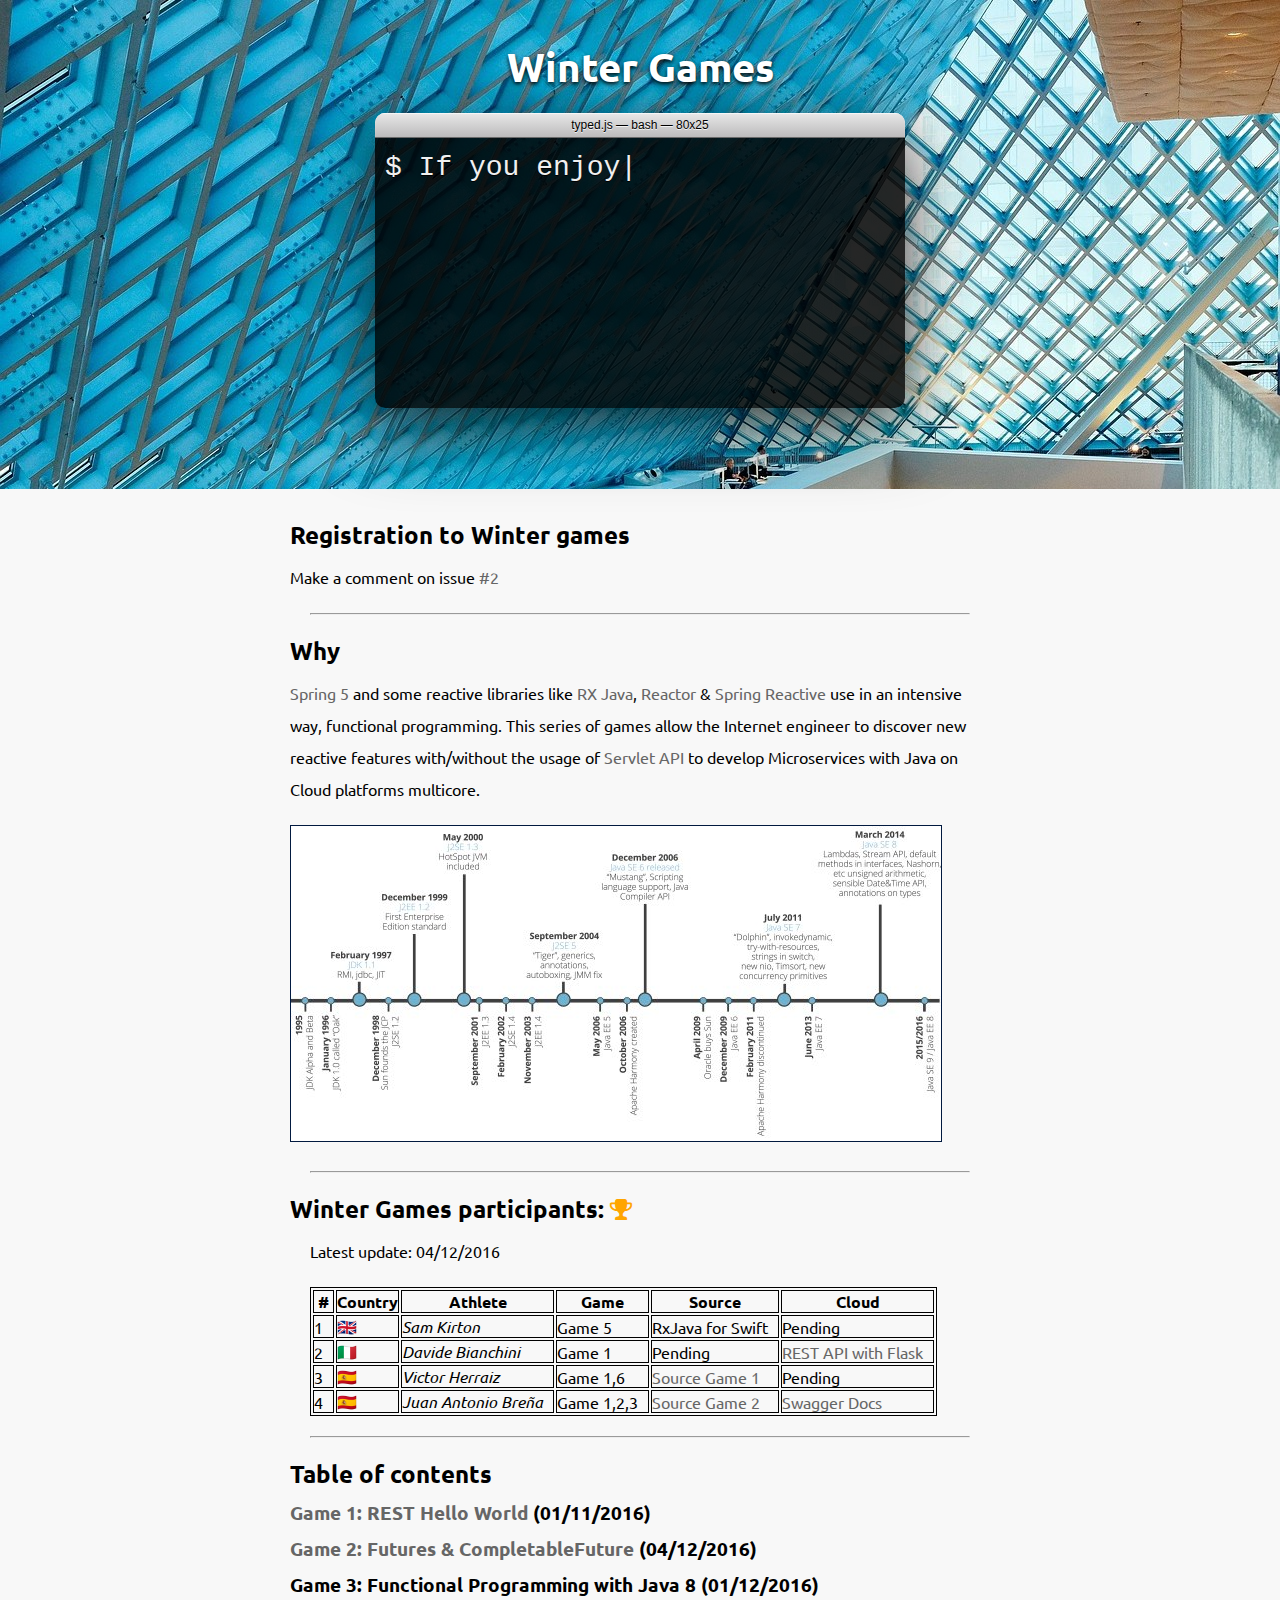
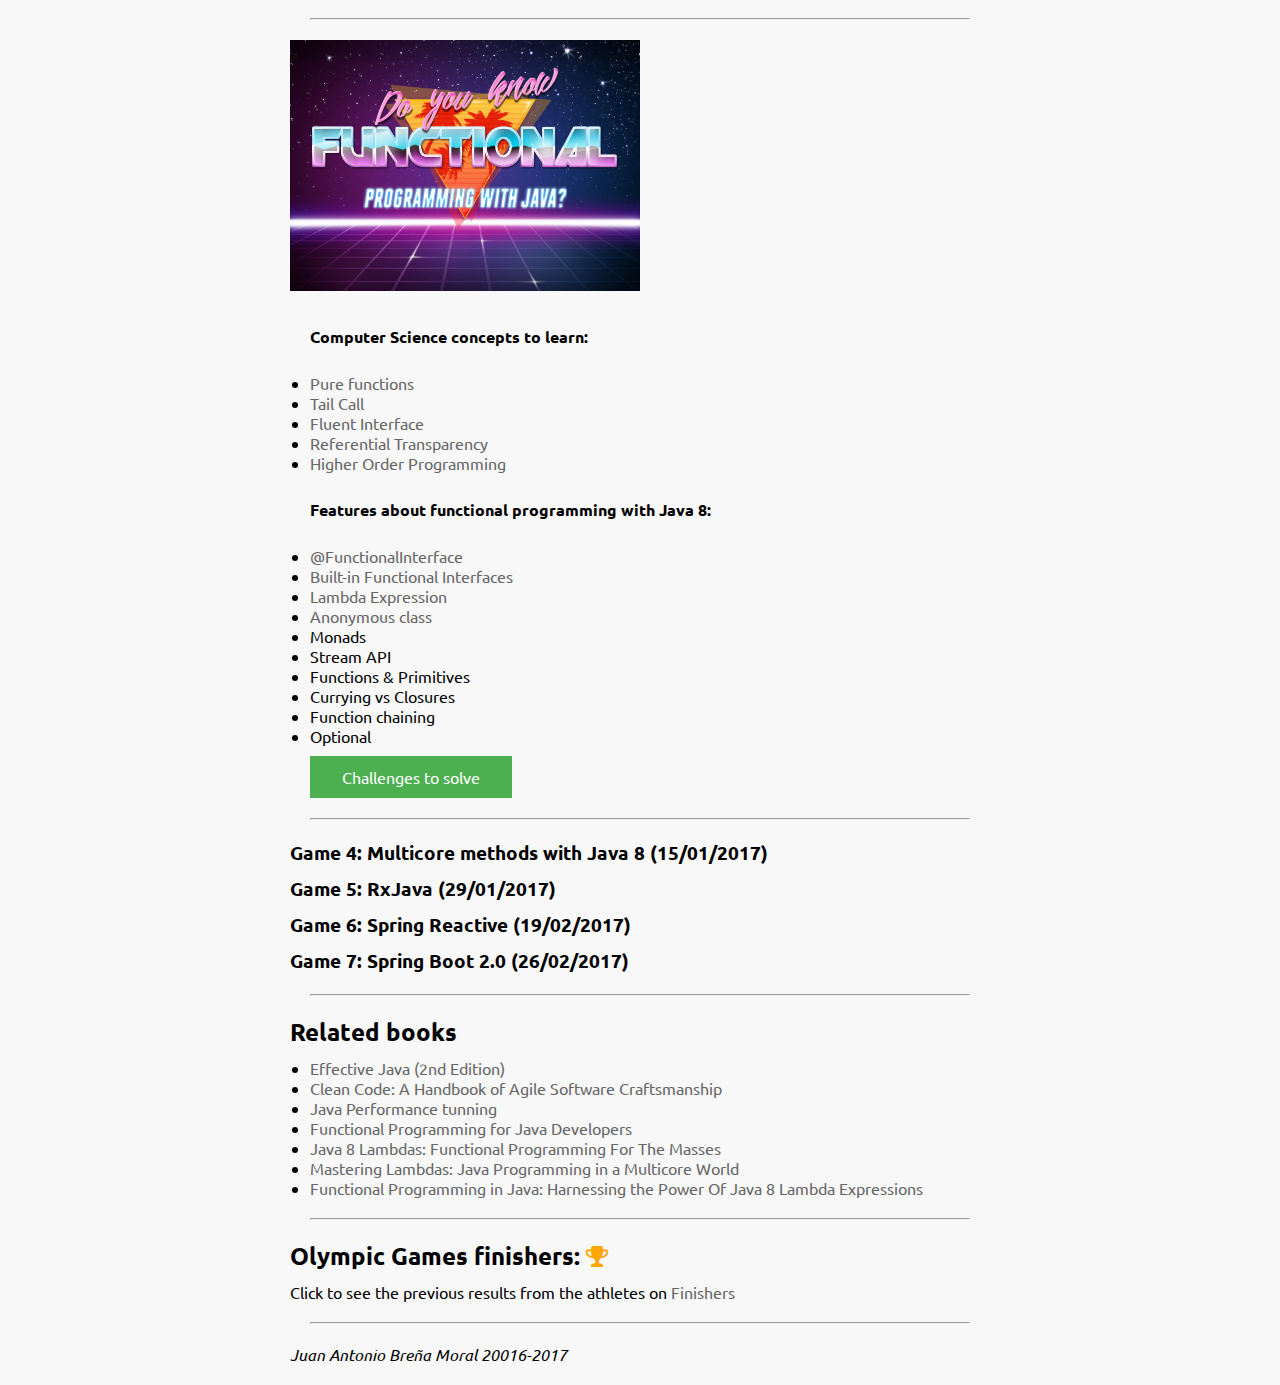
==== www/index.html @ 83741dd4 "Updated table." ====
<!doctype html>
<html lang="en">
<!--
     _       _        ___       _                       _      ___   
    | | __ _| |__    |_ _|_ __ | |_ ___ _ __ _ __   ___| |_   ( _ )  
 _  | |/ _` | '_ \    | || '_ \| __/ _ \ '__| '_ \ / _ \ __|  / _ \/\
| |_| | (_| | |_) |   | || | | | ||  __/ |  | | | |  __/ |_  | (_>  <
 \___/ \__,_|_.__( ) |___|_| |_|\__\___|_|  |_| |_|\___|\__|  \___/\/
                 |/                                                  
 ____       _           _   _          
|  _ \ ___ | |__   ___ | |_(_) ___ ___ 
| |_) / _ \| '_ \ / _ \| __| |/ __/ __|
|  _ < (_) | |_) | (_) | |_| | (__\__ \
|_| \_\___/|_.__/ \___/ \__|_|\___|___/                                                                                                                                                      

-->
<head>
    <meta charset="UTF-8">
    <meta name="viewport" content="width=device-width, initial-scale=1.0">
    <title>Winter Games</title>
    <script src="https://code.jquery.com/jquery-3.1.1.min.js"></script>
    <script src="./Scripts/typed.custom.js" type="text/javascript"></script>
    <script src="./Scripts/winterGames.js" type="text/javascript"></script>
    <link rel="stylesheet" type="text/css" href="./Styles/font-awesome.min.css" />
  <link href="./Styles/main.css" rel="stylesheet" />
</head>
<body>
    <div class="header">
        <div class="head-wrap">
            <h1 class="h1">Winter Games</h1>
            <div class="text-editor-wrap">
                <div class="title-bar"><span class="title">typed.js &mdash; bash &mdash; 80x<span class="terminal-height">25</span></span></div>
                <div class="text-body">
                    $ <span id="typed"></span>
                </div>
            </div>
            <span class="tagline">Be reactive with this course in 3 months.</span>
        </div>
    </div>
    <div class="wrap">
        <h2>Registration to Winter games</h2>
        <p>Make a comment on issue <a href="https://github.com/jabrena/ReactiveLab/issues/2" target="_blank">#2</a></p>
        <hr />
        <h2>Why</h2>
        <p>
        <a href="https://spring.io/blog/2015/12/03/spring-framework-5-0-roadmap-update" target="_blank">Spring 5</a> and some reactive libraries like <a href="http://reactivex.io/" target="_blank">RX Java</a>, <a href="https://projectreactor.io/" target="_blank">Reactor</a> &amp; <a href="http://docs.spring.io/spring-framework/docs/5.0.0.M1/spring-framework-reference/html/web-reactive.html" target="_blank">Spring Reactive</a> use in an intensive way, functional programming. This series of games allow the Internet engineer to discover new reactive features with/without the usage of <a href="https://en.wikipedia.org/wiki/Java_servlet" target="_blank">Servlet API</a> to develop Microservices with Java on Cloud platforms multicore.
        </p>
        <p>
            <a href="http://www.java9countdown.xyz/" target="_blank"><img src="./Images/JavaTimeLine.jpg" style="border:1px solid #021a40;" /></a>
        </p>
        <hr />
        <h2>Winter Games participants: <i class="fa fa-trophy" aria-hidden="true" style="color:orange;"></i></h2>
        <div class="ul">
            <p>
            Latest update: 04/12/2016
            </p>
            <table>
                <thead>
                    <tr>
                        <th>#</th>
                        <th>Country</th>
                        <th>Athlete</th>
                        <th>Game</th>
                        <th>Source</th>
                        <th>Cloud</th>
                    </tr>
                </thead>
                <tbody>
                    <tr>
                        <td>1</td>
                        <td>🇬🇧</td>
                        <td><i>Sam Kirton</i></td>
                        <td>Game 5</td>
                        <td>RxJava for Swift</td>
                        <td>Pending</td>
                    </tr>
                    <tr>
                        <td>2</td>
                        <td>🇮🇹</td>
                        <td><i>Davide Bianchini</i></td>
                        <td>Game 1</td>
                        <td>Pending</td>
                        <td><a href="https://runge.herokuapp.com/" target="_blank">REST API with Flask</a></td>
                    </tr>
                    <tr>
                        <td>3</td>
                        <td>🇪🇸</td>
                        <td><i>Victor Herraiz</i></td>
                        <td>Game 1,6</td>
                        <td><a href="https://github.com/victorherraiz/cached-greeter" target="_blank">Source Game 1</a></td>
                        <td>Pending</td>
                    </tr>                    
                    <tr>
                        <td>4</td>
                        <td>🇪🇸</td>
                        <td><i>Juan Antonio Bre&ntilde;a</i></td>
                        <td>Game 1,2,3</td>
                        <td><a href="https://github.com/jabrena/winter-games-game1" target="_blank">Source Game 2</a></td>
                        <td><a href="https://winter-games-game1.herokuapp.com/" target="_blank">Swagger Docs</a></td>
                    </tr>                    
                </tbody>

            </table>
        </div>
        <hr />
        <h2 class="h2">Table of contents</h2>
        <h3><a href="game1.html" target="_blank">Game 1: REST Hello World</a>&nbsp;(01/11/2016)</h3> 
        <h3><a href="game2.html" target="_blank">Game 2: Futures &amp; CompletableFuture</a>&nbsp;(04/12/2016)</h3>
        <h3>Game 3: Functional Programming with Java 8&nbsp;(01/12/2016)</h3>
        <hr />
        <p>
            <a href="https://www.jcp.org/aboutJava/communityprocess/final/jsr335/index.html" target="_blank"><img src="./Images/functionalProgramming.jpg" width="50%" /></a>
        </p>
        <div class="ul">
            <p>
                <strong>Computer Science concepts to learn:</strong>
            </p>
            <ul>
                <li><a href="https://en.wikipedia.org/wiki/Pure_function" target="_blank">Pure functions</a></li>
                <li><a href="https://en.wikipedia.org/wiki/Tail_call" target="_blank">Tail Call</a></li>
                <li><a href="https://en.wikipedia.org/wiki/Fluent_interface#Java" target="_blank">Fluent Interface</a></li>
                <li><a href="https://en.wikipedia.org/wiki/Referential_transparency">Referential Transparency</a></li>
                <li><a href="https://en.wikipedia.org/wiki/Higher-order_programming" target="_blank">Higher Order Programming</a></li>
            </ul>
            <br />
            <p>
                <strong>Features about functional programming with Java 8:</strong>
            </p>
            <ul>
                <li><a href="https://docs.oracle.com/javase/8/docs/api/java/lang/FunctionalInterface.html" target="_blank">@FunctionalInterface</a></li>
                <li><a href="https://docs.oracle.com/javase/8/docs/api/java/util/function/package-summary.html" target="_blank">Built-in Functional Interfaces</a></li>
                <li><a href="https://docs.oracle.com/javase/tutorial/java/javaOO/lambdaexpressions.html" target="_blank">Lambda Expression</a></li>
                <li><a href="https://docs.oracle.com/javase/tutorial/java/javaOO/anonymousclasses.html" target="_blank">Anonymous class</a></li>
                <li>Monads</li>
                <li>Stream API</li>
                <li>Functions &amp; Primitives</li>
                <li>Currying vs Closures</li>
                <li>Function chaining</li>
                <li>Optional</li>
            </ul>
            <p>
                <a href="game3.html" class="button" target="_blank">Challenges to solve</a>
            </p>
        </div>
        <hr />
        <h3>Game 4: Multicore methods with Java 8 (15/01/2017)</h3>  
        <h3>Game 5: RxJava (29/01/2017)</h3>   
        <!--
        <div class="ul">
            <ul>
                <li>Create a second version of the method parallel in this case using RX Java.
                <li>Add Hyxtrix support and simulate the failure of a Service. How to manage the failure. Play with different configuration</li>
                <li>Create a Service to manage the access to your favourite <a href="https://en.wikipedia.org/wiki/List_of_in-memory_databases" target="_blank">Database in Memory</a></li>
                <li>Extra of the week: <a href="https://github.com/ojacquemart/spring-boot-rxjava">RX Java</a></li>
            </ul>
        </div>-->
        <h3>Game 6: Spring Reactive (19/02/2017)</h3>
        <!--
        <div class="ul">
            <ul>
                <li>Using a Database in Memory, try to detect a DOS Attack using a Custom Zuul filter</li>
                <li>Create a REST API using Spring Boot 2.0 with <a href="https://spring.io/blog/2016/02/09/reactive-spring" target="_blank">Spring Reactive not following Servlet Spec</a></li>
                <li>Extras of the week: <a href="http://gatling.io/#/">What is Gatling?</a></li>
                <li>Extras of the week: <a href="http://download.java.net/java/jdk9/docs/api/java/util/concurrent/Flow.html" target="_blank">What is JDK9 Flow Object?</a></li>
            </ul>
        </div> 
        --> 
        <h3>Game 7: Spring Boot 2.0 (26/02/2017)</h3>
        <!--
        <div class="ul">
            <ul>
                <li>Serve your first reactive stream.</li>
                <li>Extras of the week: <a href="https://spring.io/blog/2016/07/28/reactive-programming-with-spring-5-0-m1" target="_blank">Reactive Programming with Spring 5.0</a></li>
            </ul>
        </div>
        -->
        <hr />
        <h2>Related books</h2>
        <div class="ul">
            <ul>
                <li><a href="https://www.amazon.com/Effective-Java-2nd-Joshua-Bloch/dp/0321356683" target="_blank">Effective Java (2nd Edition)</a></li>
                <li><a href="https://www.amazon.co.uk/Clean-Code-Handbook-Software-Craftsmanship/dp/0132350882" target="_blank">Clean Code: A Handbook of Agile Software Craftsmanship</a></li>
                <li><a href="http://fasterj.com/tools/books.shtml" target="_blank">Java Performance tunning</a></li>
                <li><a href="https://www.amazon.co.uk/Functional-Programming-Java-Developers-Concurrency/dp/1449311032" target="_blank">Functional Programming for Java Developers</a></li>
                <li><a href="https://www.amazon.com/Java-Lambdas-Functional-Programming-Masses/dp/1449370772/ref=pd_sbs_14_t_1?_encoding=UTF8&psc=1&refRID=A30BPKCB6D60170A57R5" target="_blank">Java 8 Lambdas: Functional Programming For The Masses</a></li>
                <li><a href="https://www.amazon.com/Mastering-Lambdas-Programming-Multicore-Oracle/dp/0071829628/ref=pd_sbs_14_t_2?_encoding=UTF8&psc=1&refRID=A30BPKCB6D60170A57R5" target="_blank">Mastering Lambdas: Java Programming in a Multicore World</a></li>
                <li><a href="https://www.amazon.co.uk/Functional-Programming-Java-Harnessing-Expressions/dp/1937785467" target="_blank">Functional Programming in Java: Harnessing the Power Of Java 8 Lambda Expressions</a></li>
            </ul>
        </div>
        <hr />
        <h2>Olympic Games finishers: <i class="fa fa-trophy" aria-hidden="true" style="color:orange;"></i></h2>
        Click to see the previous results from the athletes on <a href="https://jabrena.github.io/ReactLab/www/" target="_blank">Finishers</a>
        <hr />
        <i>Juan Antonio Bre&ntilde;a Moral 20016-2017</i><br />&nbsp;
    </div>
</body>
</html>
---- www/Styles/main.css ----
@import url(http://fonts.googleapis.com/css?family=Ubuntu:400,500);
* {
  padding: 0;
  margin: 0; }

body {
  font-family: "Ubuntu", sans-serif;
  font-size: 100%;
  background: #f8f8f8; }

a {
  text-decoration: none;
  color: #666; }
  a:hover {
    color: #999; }

p {
  line-height: 2em;
  margin: 0 0 20px; }

.wrap {
  max-width: 700px;
  margin: auto; }

.header {
  width: 100%;
  min-height: 450px;
  margin: 0 auto 30px;
  padding: 10px 0;
  background: url(./bg.jpg) top center no-repeat fixed;
  background-size: 100%; }
  @media screen and (max-width: 1500px) {
    .header {
      background-size: auto; } }
  .header .h1 {
    margin: 10px 0 20px;
    font-size: 2.5em;
    text-align: center;
    color: #fff;
    text-shadow: #000 0px 2px 4px; }

.head-wrap {
  margin: 30px auto 30px;
  -webkit-transition: all 0.5s ease-out;
  -moz-transition: all 0.5s ease-out;
  -ms-transition: all 0.5s ease-out;
  -o-transition: all 0.5s ease-out;
  transition: all 0.5s ease-out;
  text-align: center; }

.tagline {
  display: block;
  padding: 20px 0 0;
  opacity: 0;
  color: #fff;
  font-weight: 600;
  text-shadow: #000 0px 1px 3px;
  -webkit-transition: all 0.5s ease-out;
  -moz-transition: all 0.5s ease-out;
  -ms-transition: all 0.5s ease-out;
  -o-transition: all 0.5s ease-out;
  transition: all 0.5s ease-out; }

.shift-text {
  margin: 80px auto 110px; }
  .shift-text .text-body {
    height: 120px; }
  .shift-text .tagline {
    opacity: 0.9; }

/* text editor styles */
.text-editor-wrap {
  display: block;
  margin: auto;
  max-width: 530px;
  border-radius: 10px;
  box-shadow: rgba(0, 0, 0, 0.8) 0px 20px 70px;
  clear: both;
  overflow: hidden;
  -webkit-transition: all 0.5s ease-out;
  -moz-transition: all 0.5s ease-out;
  -ms-transition: all 0.5s ease-out;
  -o-transition: all 0.5s ease-out;
  transition: all 0.5s ease-out; }

.title-bar {
  padding: 5px 0;
  font-family: "Lucida Grande", sans-serif;
  font-size: 0.75em;
  text-align: center;
  text-shadow: rgba(255, 255, 255, 0.8) 0px 1px 0px;
  background-color: #f8f8f8;
  background-image: -webkit-linear-gradient(top, #e8e8e8, #bcbbbc);
  background-image: -moz-linear-gradient(top, #e8e8e8, #bcbbbc);
  background-image: linear-gradient(top, #e8e8e8, #bcbbbc);
  box-shadow: inset rgba(255, 255, 255, 0.7) 0px 1px 1px;
  border-bottom: #6a6a6a 1px solid; }

.text-body {
  height: 250px;
  background-color: rgba(0, 0, 0, 0.85);
  padding: 10px;
  color: #f0f0f0;
  text-shadow: #000 0px 1px 0px;
  font-family: "Consolas", "Courier New", "Courier";
  font-size: 1.75em;
  line-height: 1.40em;
  font-weight: 500;
  text-align: left;
  overflow: hidden;
  -webkit-transition: all 0.5s ease-out;
  -moz-transition: all 0.5s ease-out;
  -ms-transition: all 0.5s ease-out;
  -o-transition: all 0.5s ease-out;
  transition: all 0.5s ease-out; }

h2 {
  margin: 10px 0; }
h3 {
  margin: 10px 0; }

div.ul{
  margin-left: 20px;
}

.typed-cursor {
  opacity: 1;
  font-weight: 100;
  -webkit-animation: blink 0.7s infinite;
  -moz-animation: blink 0.7s infinite;
  -ms-animation: blink 0.7s infinite;
  -o-animation: blink 0.7s infinite;
  animation: blink 0.7s infinite; }

@-keyframes blink {
  0% {
    opacity: 1; }

  50% {
    opacity: 0; }

  100% {
    opacity: 1; } }
@-webkit-keyframes blink {
  0% {
    opacity: 1; }

  50% {
    opacity: 0; }

  100% {
    opacity: 1; } }
@-moz-keyframes blink {
  0% {
    opacity: 1; }

  50% {
    opacity: 0; }

  100% {
    opacity: 1; } }
@-ms-keyframes blink {
  0% {
    opacity: 1; }

  50% {
    opacity: 0; }

  100% {
    opacity: 1; } }
@-o-keyframes blink {
  0% {
    opacity: 1; }

  50% {
    opacity: 0; }

  100% {
    opacity: 1; } }

hr{
  margin: 20px;
}

.button {
    margin-top: 10px;
    background-color: #4CAF50; /* Green */
    border: none;
    color: white;
    padding: 5px 32px;
    text-align: center;
    text-decoration: none;
    display: inline-block;
    font-size: 16px;
}

a.button:hover { color: #fff; }

table, th, td {
   border: 1px solid black;
}
td{
     padding-right: 10px;
}
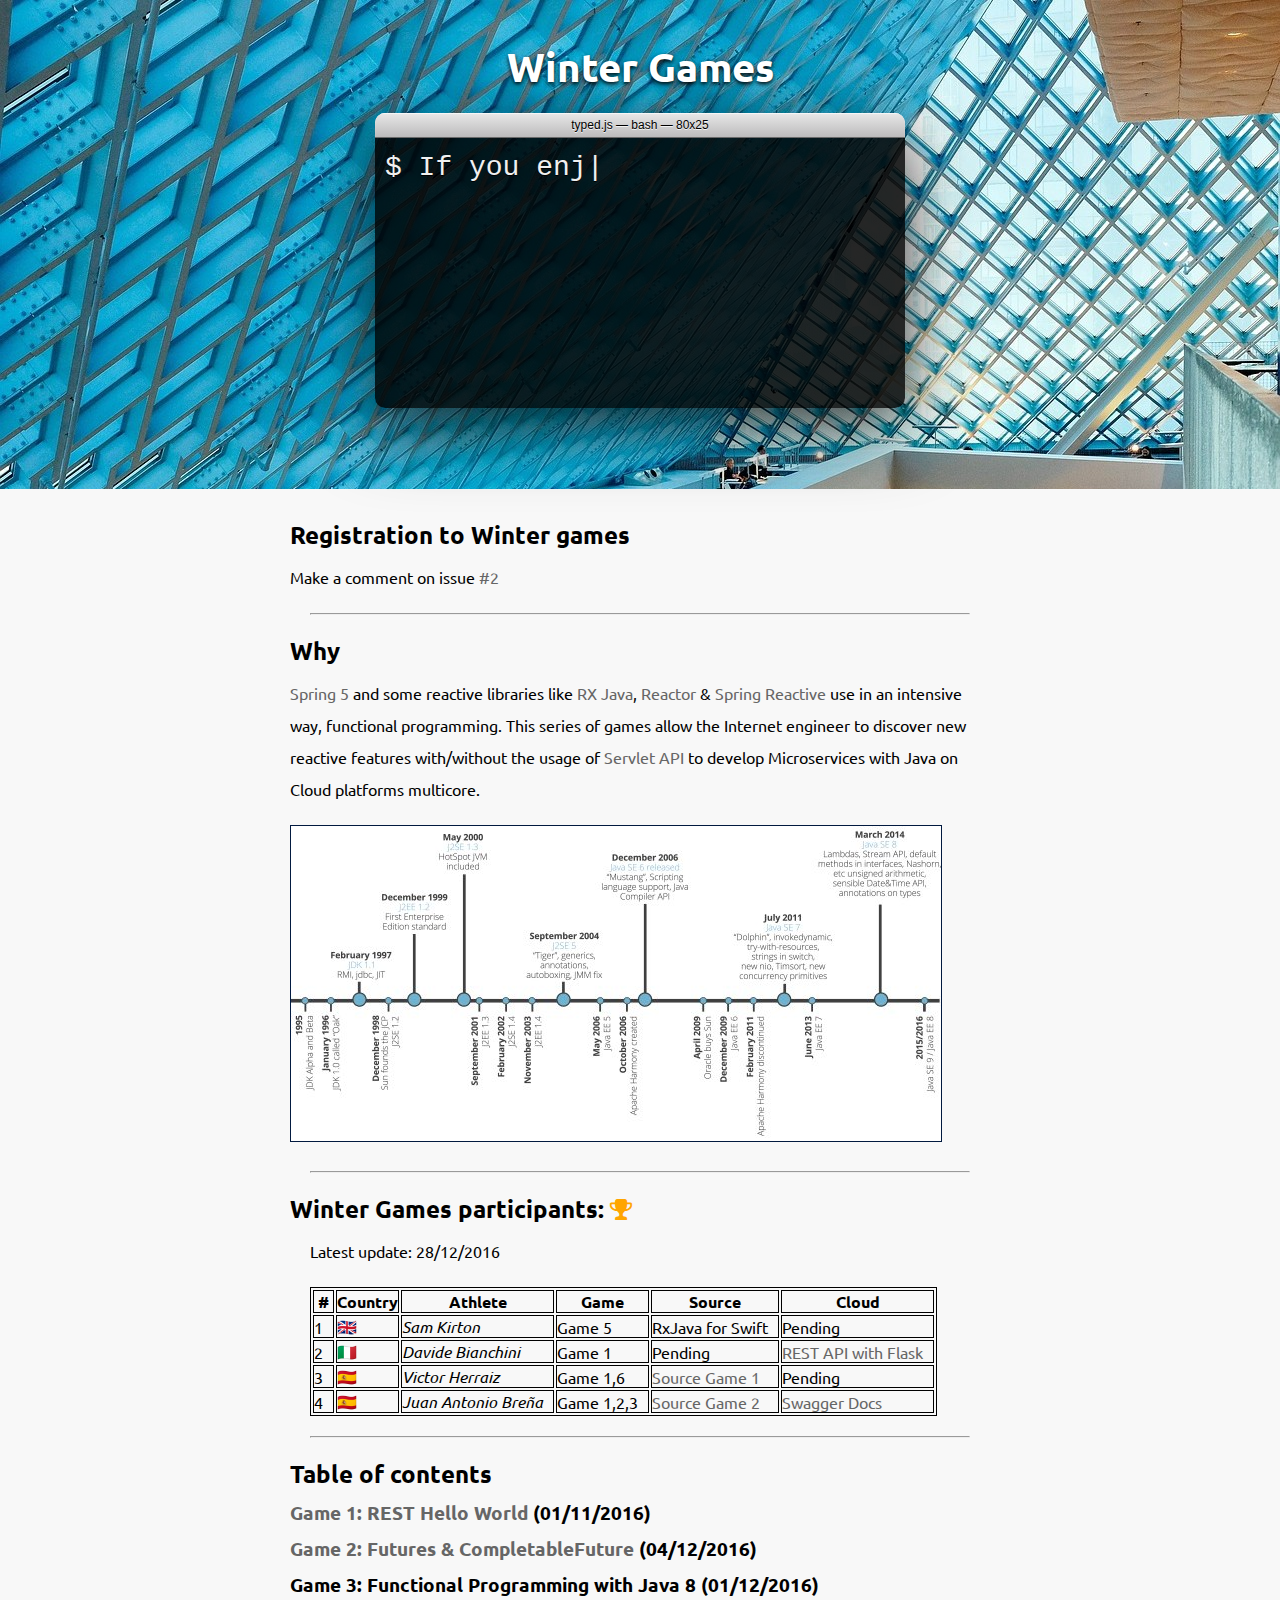
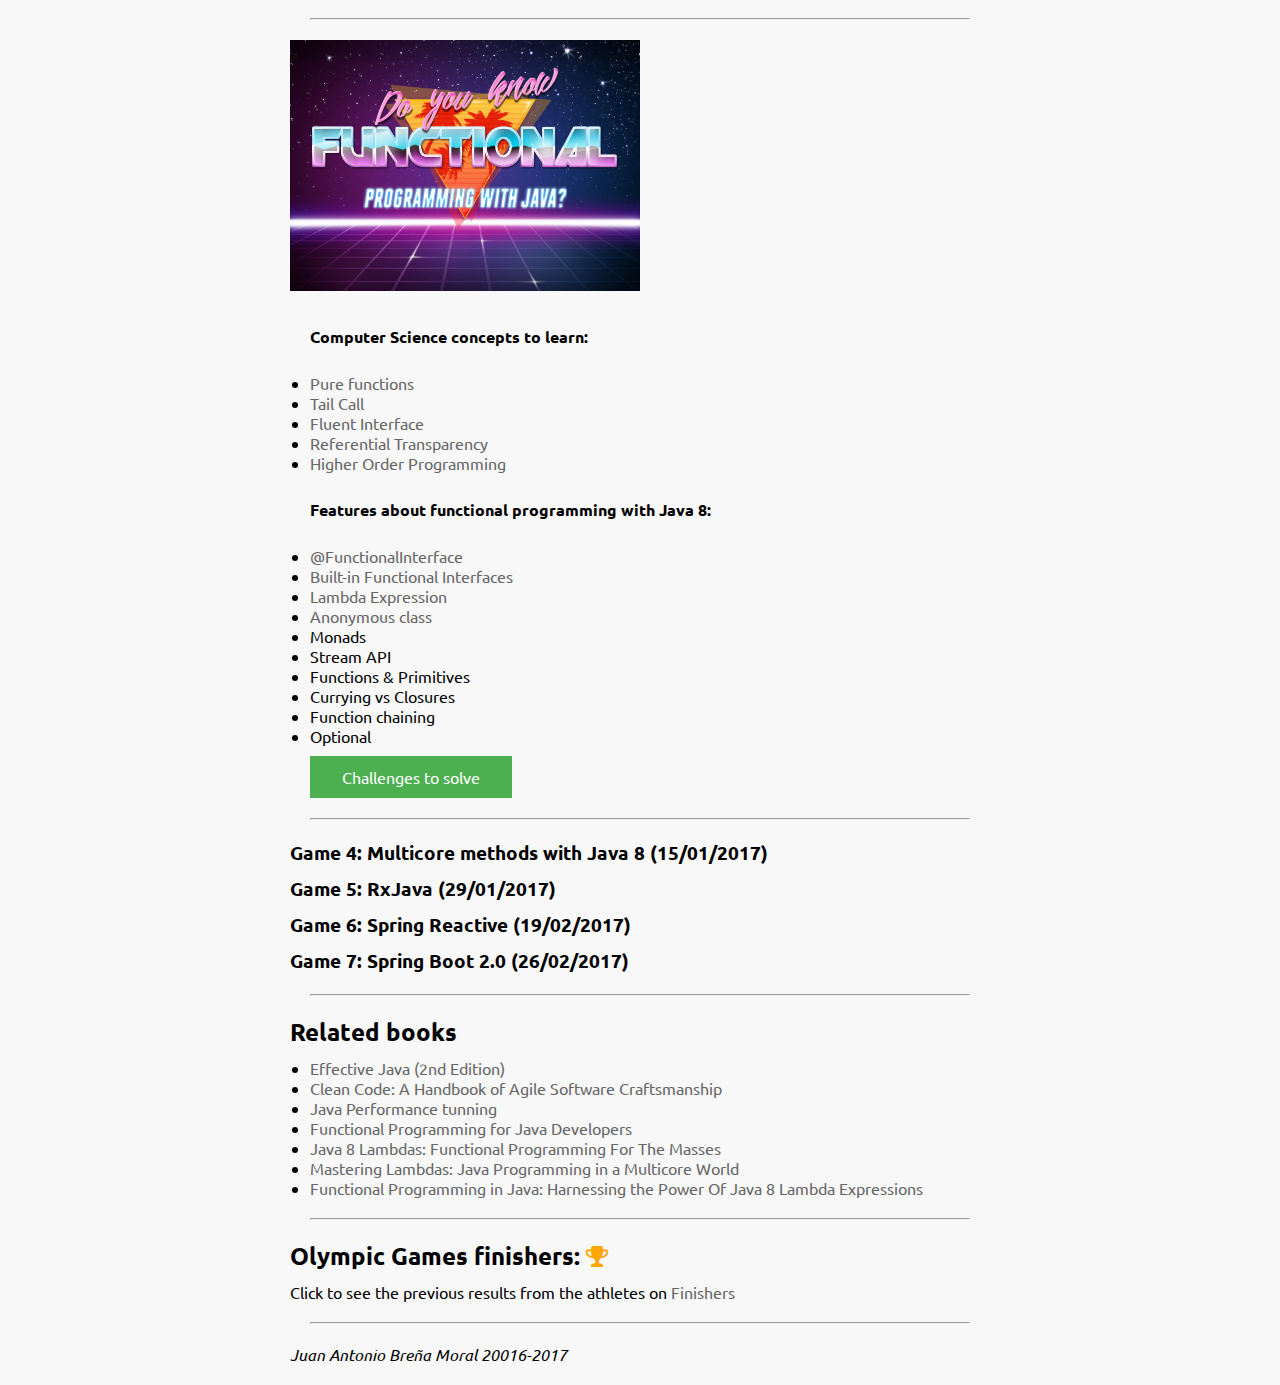
==== commit 29dad51c: "Minor update" ====
--- a/www/index.html
+++ b/www/index.html
@@ -52,7 +52,7 @@
         <h2>Winter Games participants: <i class="fa fa-trophy" aria-hidden="true" style="color:orange;"></i></h2>
         <div class="ul">
             <p>
-            Latest update: 04/12/2016
+            Latest update: 28/12/2016
             </p>
             <table>
                 <thead>
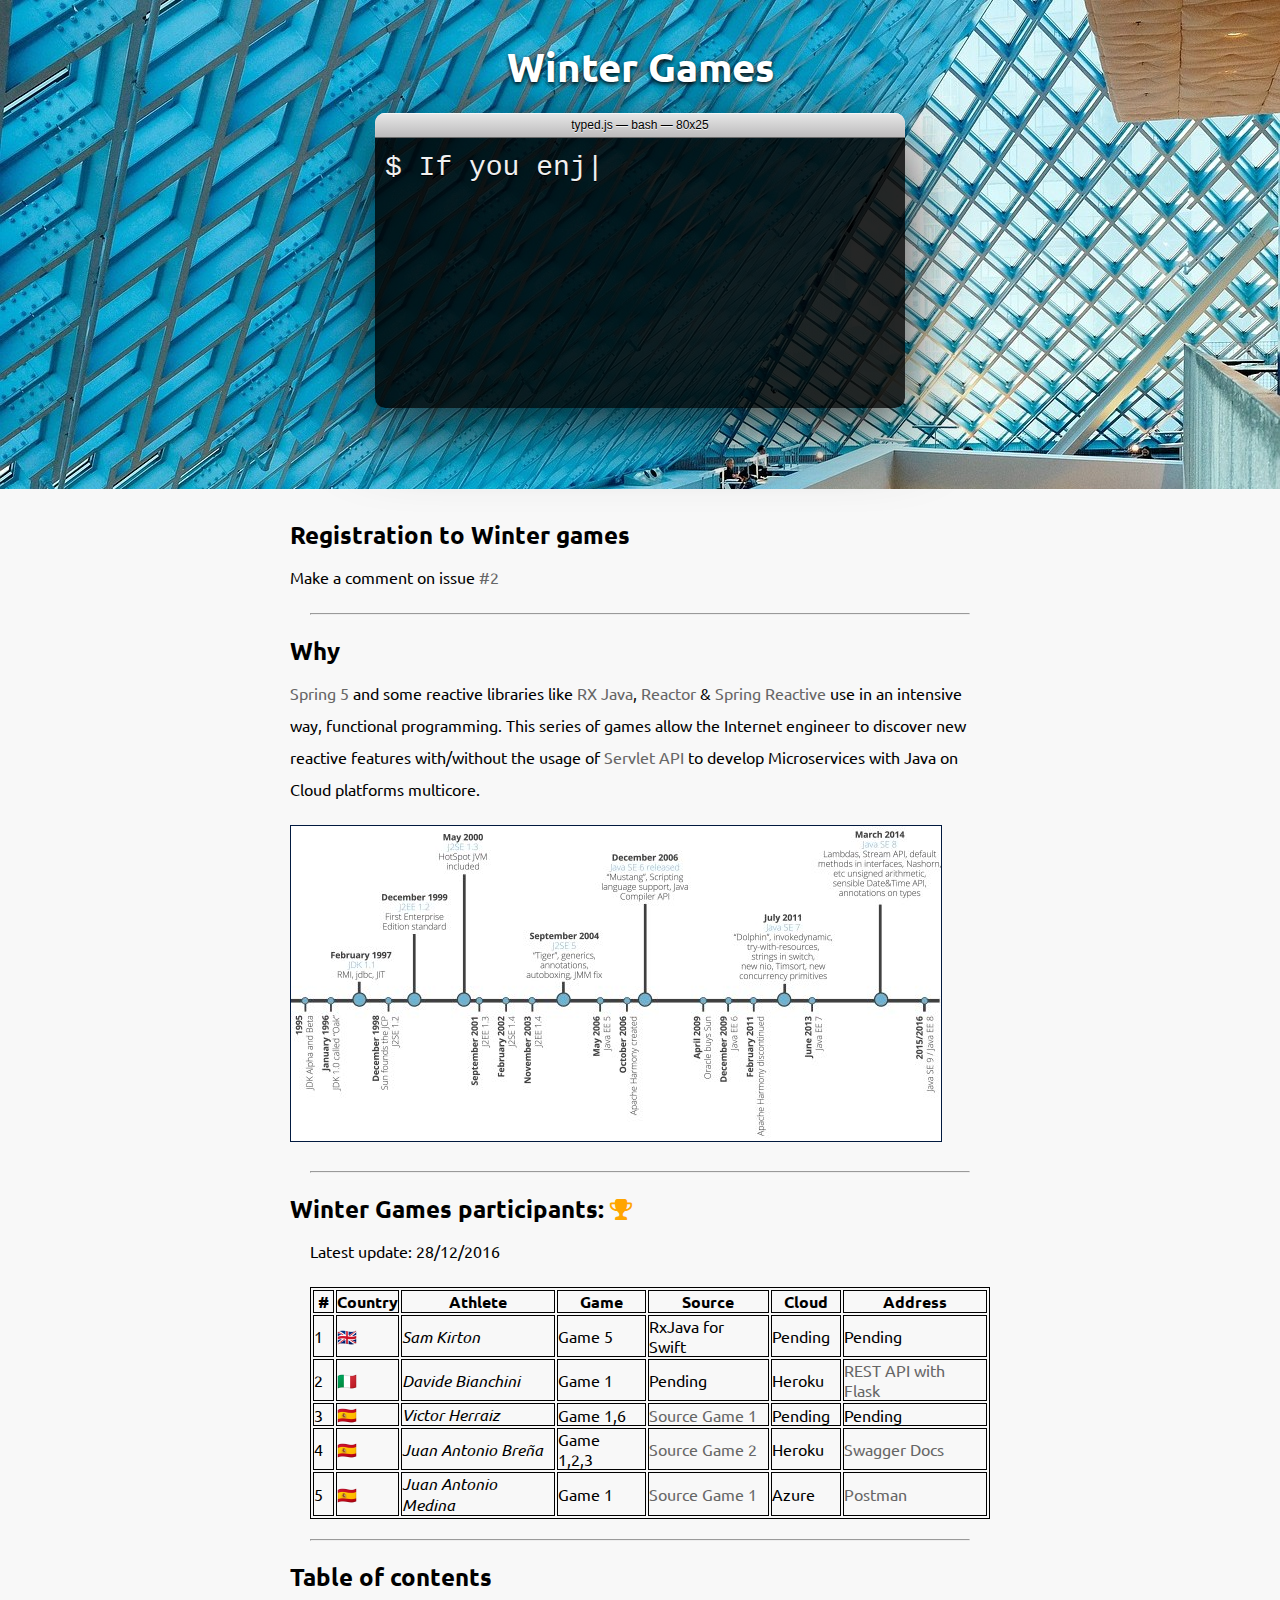
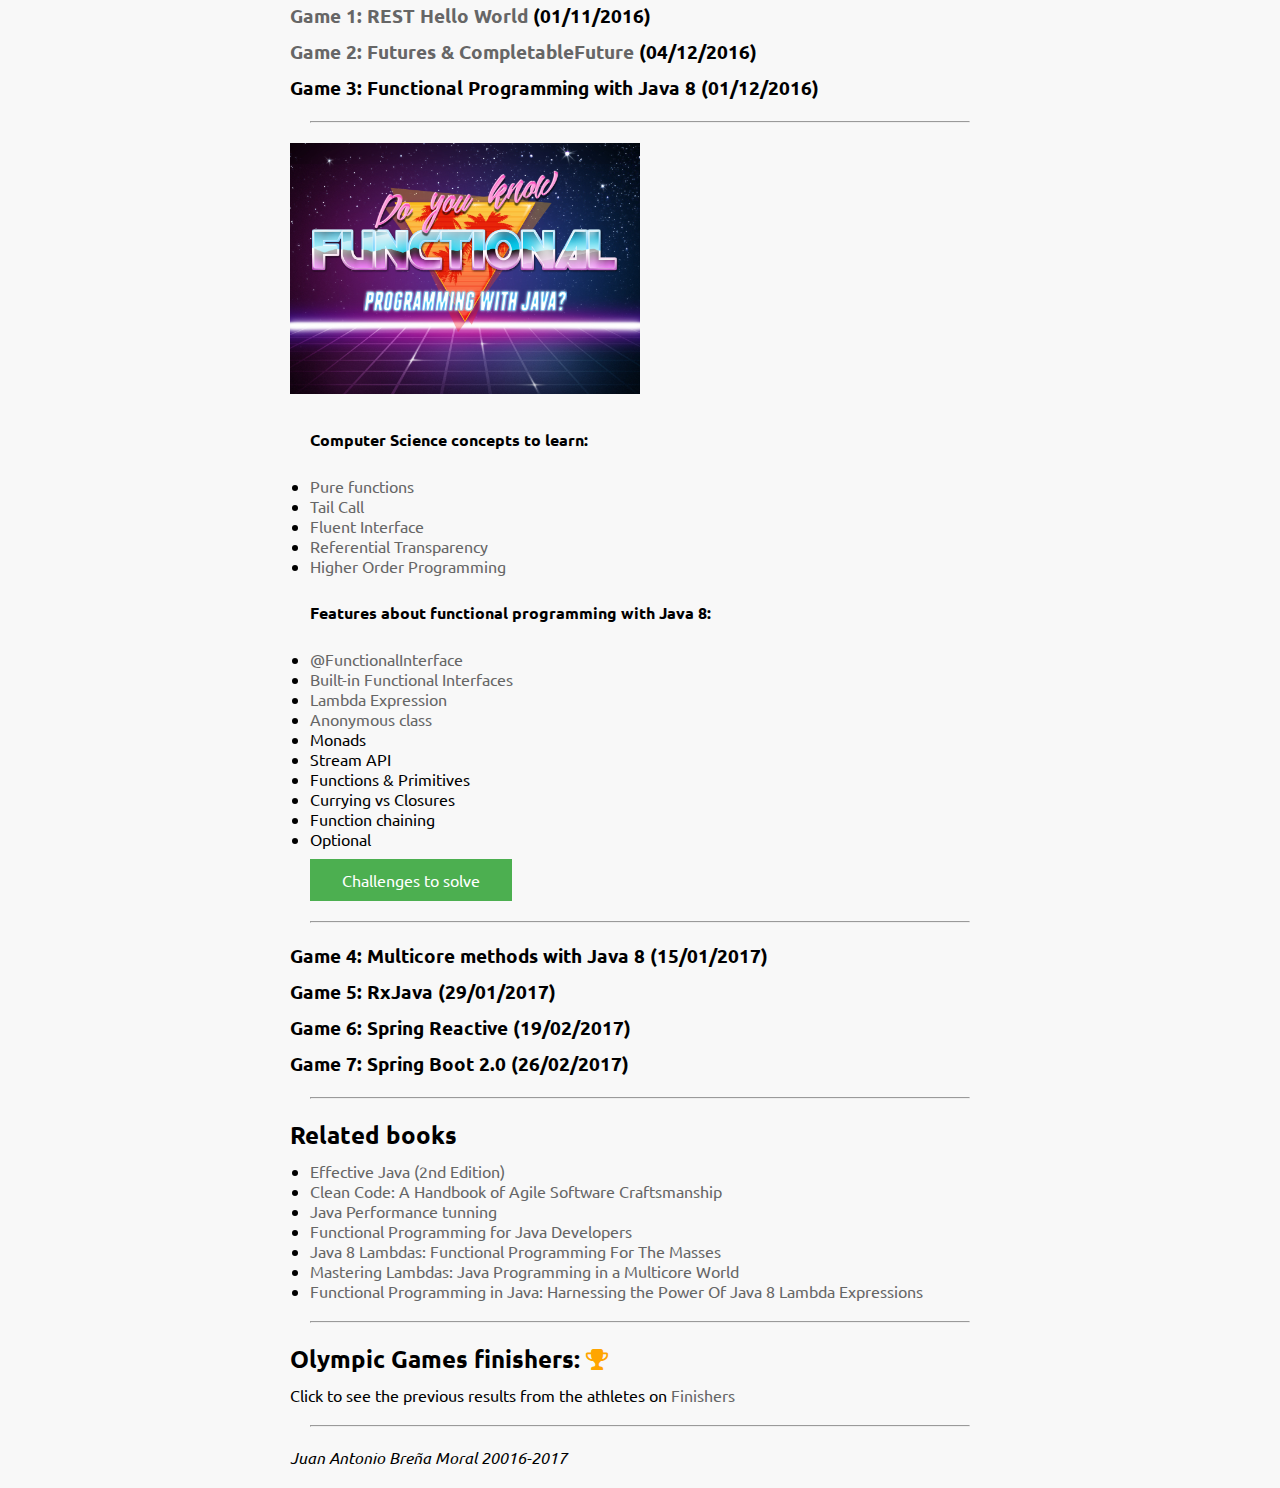
==== commit 1bca1d83: "Adding Juan Antonio Medina" ====
--- a/www/index.html
+++ b/www/index.html
@@ -63,6 +63,7 @@
                         <th>Game</th>
                         <th>Source</th>
                         <th>Cloud</th>
+                        <th>Address</th>
                     </tr>
                 </thead>
                 <tbody>
@@ -73,6 +74,7 @@
                         <td>Game 5</td>
                         <td>RxJava for Swift</td>
                         <td>Pending</td>
+                        <td>Pending</td>
                     </tr>
                     <tr>
                         <td>2</td>
@@ -80,6 +82,7 @@
                         <td><i>Davide Bianchini</i></td>
                         <td>Game 1</td>
                         <td>Pending</td>
+                        <td>Heroku</td>
                         <td><a href="https://runge.herokuapp.com/" target="_blank">REST API with Flask</a></td>
                     </tr>
                     <tr>
@@ -89,6 +92,7 @@
                         <td>Game 1,6</td>
                         <td><a href="https://github.com/victorherraiz/cached-greeter" target="_blank">Source Game 1</a></td>
                         <td>Pending</td>
+                        <td>Pending</td>
                     </tr>                    
                     <tr>
                         <td>4</td>
@@ -96,8 +100,18 @@
                         <td><i>Juan Antonio Bre&ntilde;a</i></td>
                         <td>Game 1,2,3</td>
                         <td><a href="https://github.com/jabrena/winter-games-game1" target="_blank">Source Game 2</a></td>
+                        <td>Heroku</td>
                         <td><a href="https://winter-games-game1.herokuapp.com/" target="_blank">Swagger Docs</a></td>
-                    </tr>                    
+                    </tr>   
+                    <tr>
+                        <td>5</td>
+                        <td>🇪🇸</td>
+                        <td><i>Juan Antonio Medina</i></td>
+                        <td>Game 1</td>
+                        <td><a href="https://github.com/cecile/AzureFunctionsTest" target="_blank">Source Game 1</a></td>
+                        <td>Azure</td>
+                        <td><a href="https://github.com/cecile/AzureFunctionsTest/blob/master/AzureFunctions.postman_collection.json" target="_blank">Postman</a></td>
+                    </tr>                  
                 </tbody>
 
             </table>
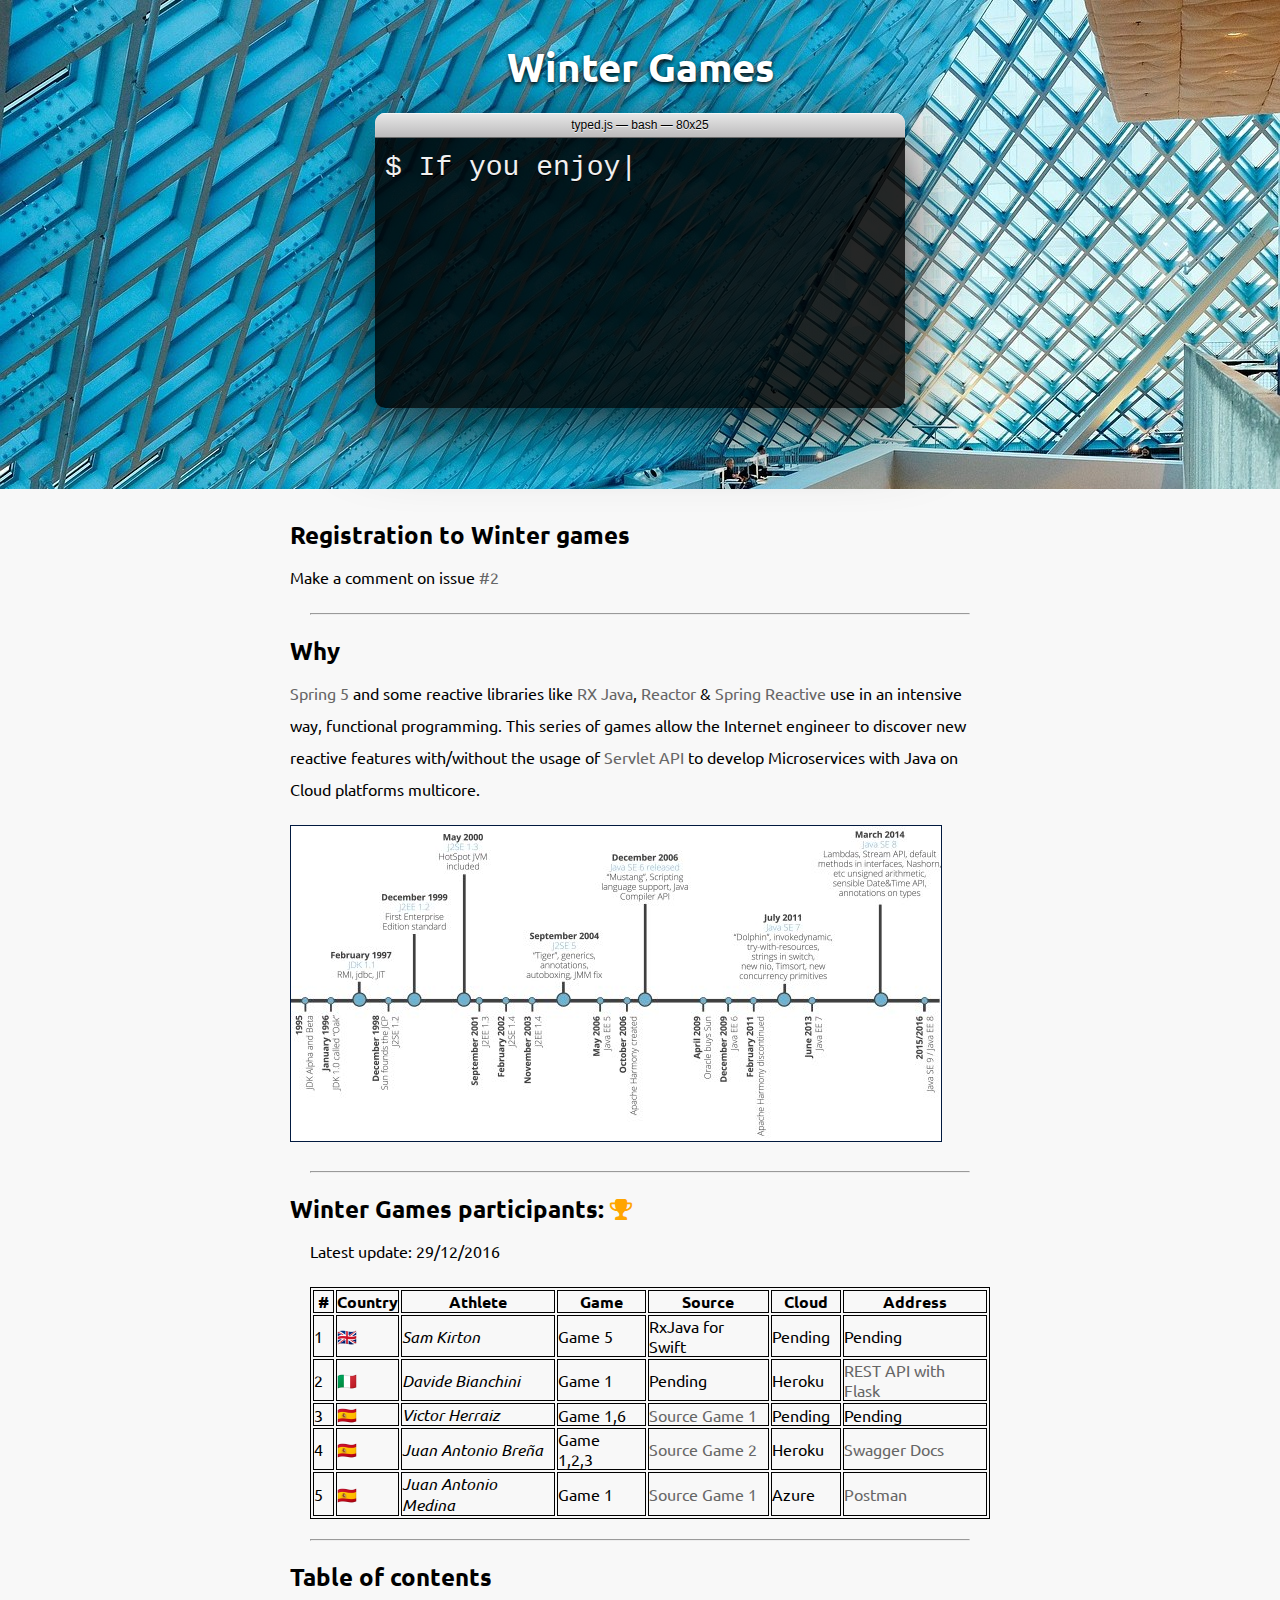
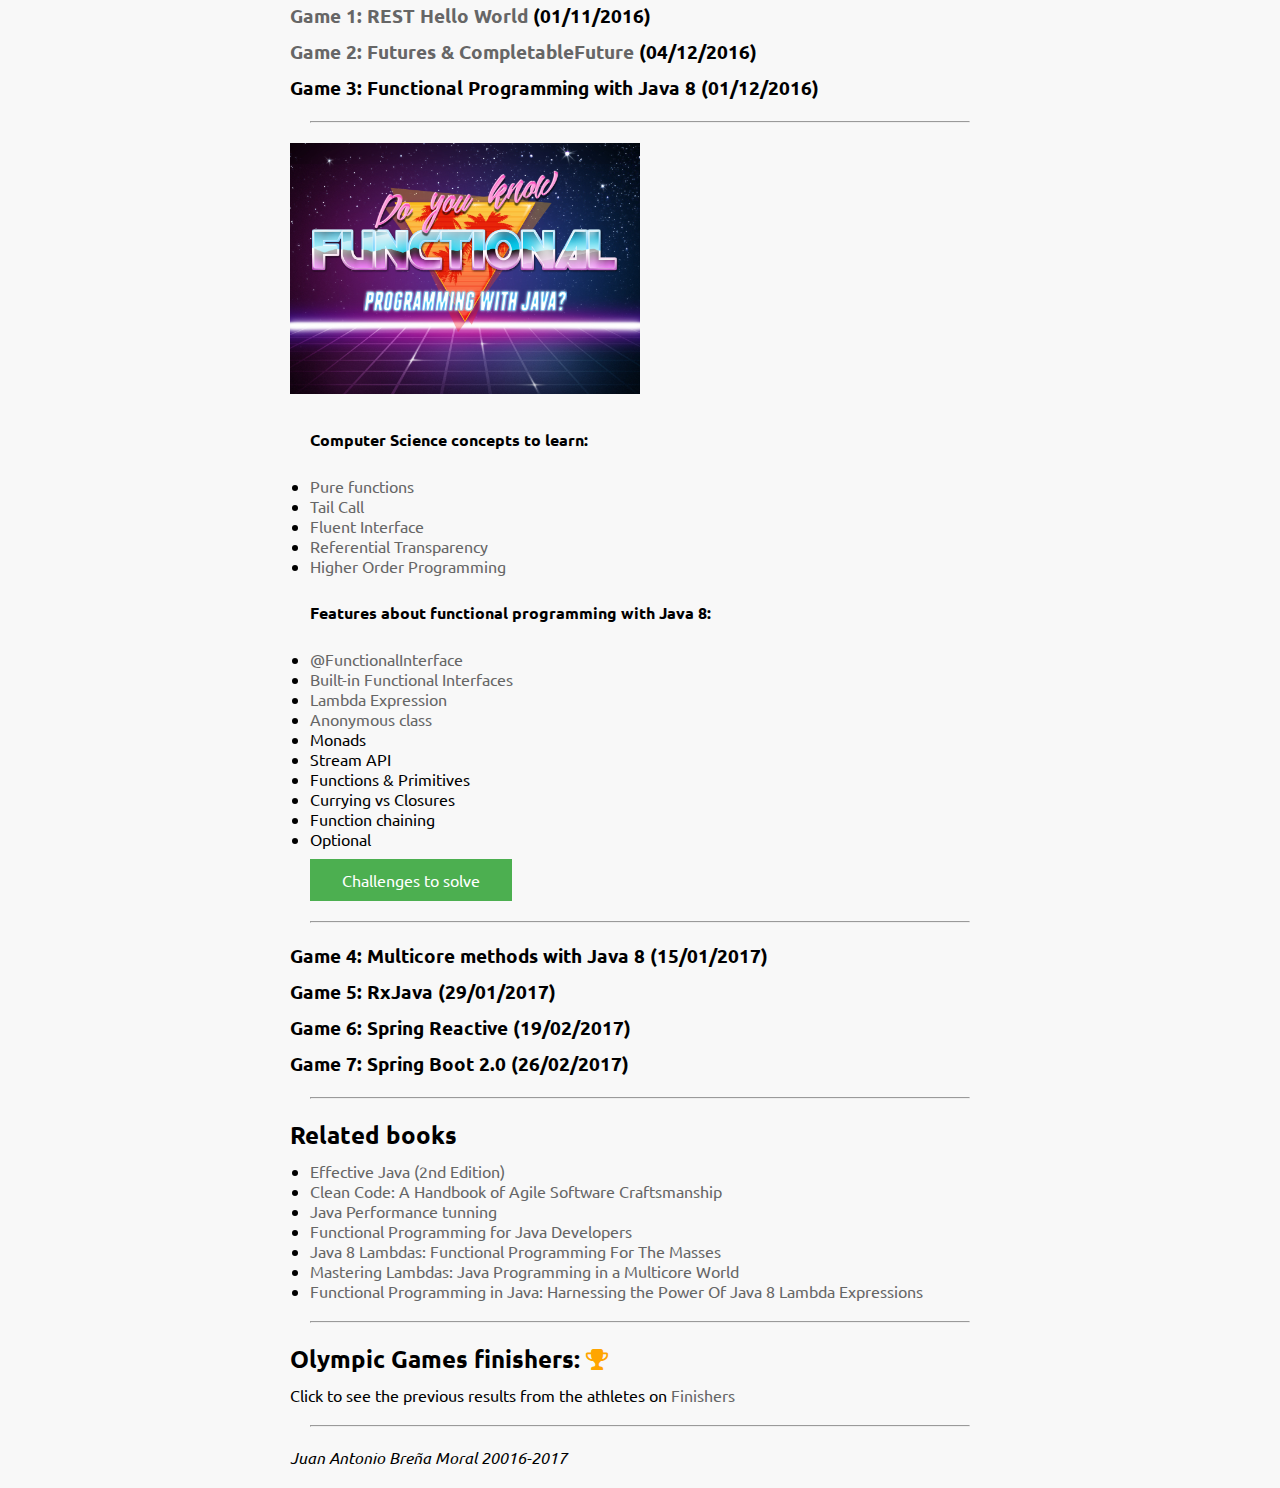
==== commit a5323bcf: "Minor update" ====
--- a/www/index.html
+++ b/www/index.html
@@ -52,7 +52,7 @@
         <h2>Winter Games participants: <i class="fa fa-trophy" aria-hidden="true" style="color:orange;"></i></h2>
         <div class="ul">
             <p>
-            Latest update: 28/12/2016
+            Latest update: 29/12/2016
             </p>
             <table>
                 <thead>
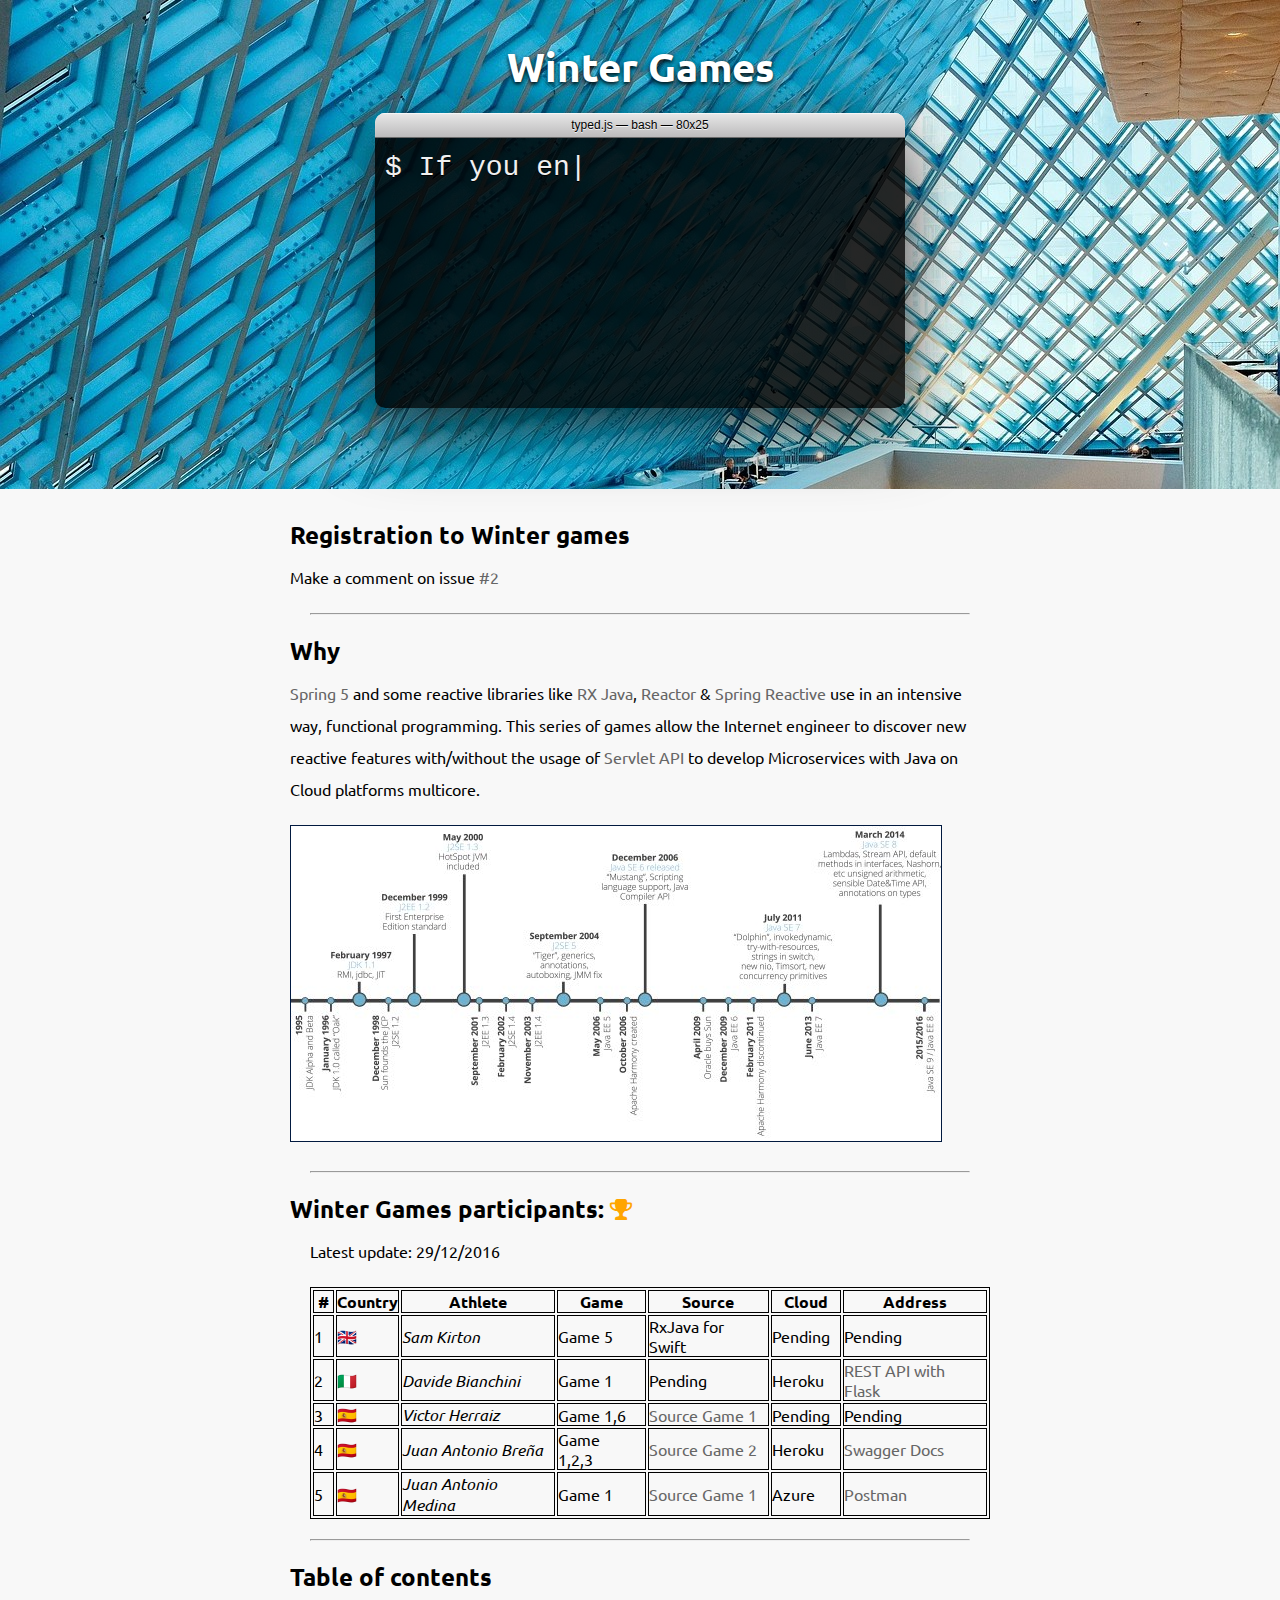
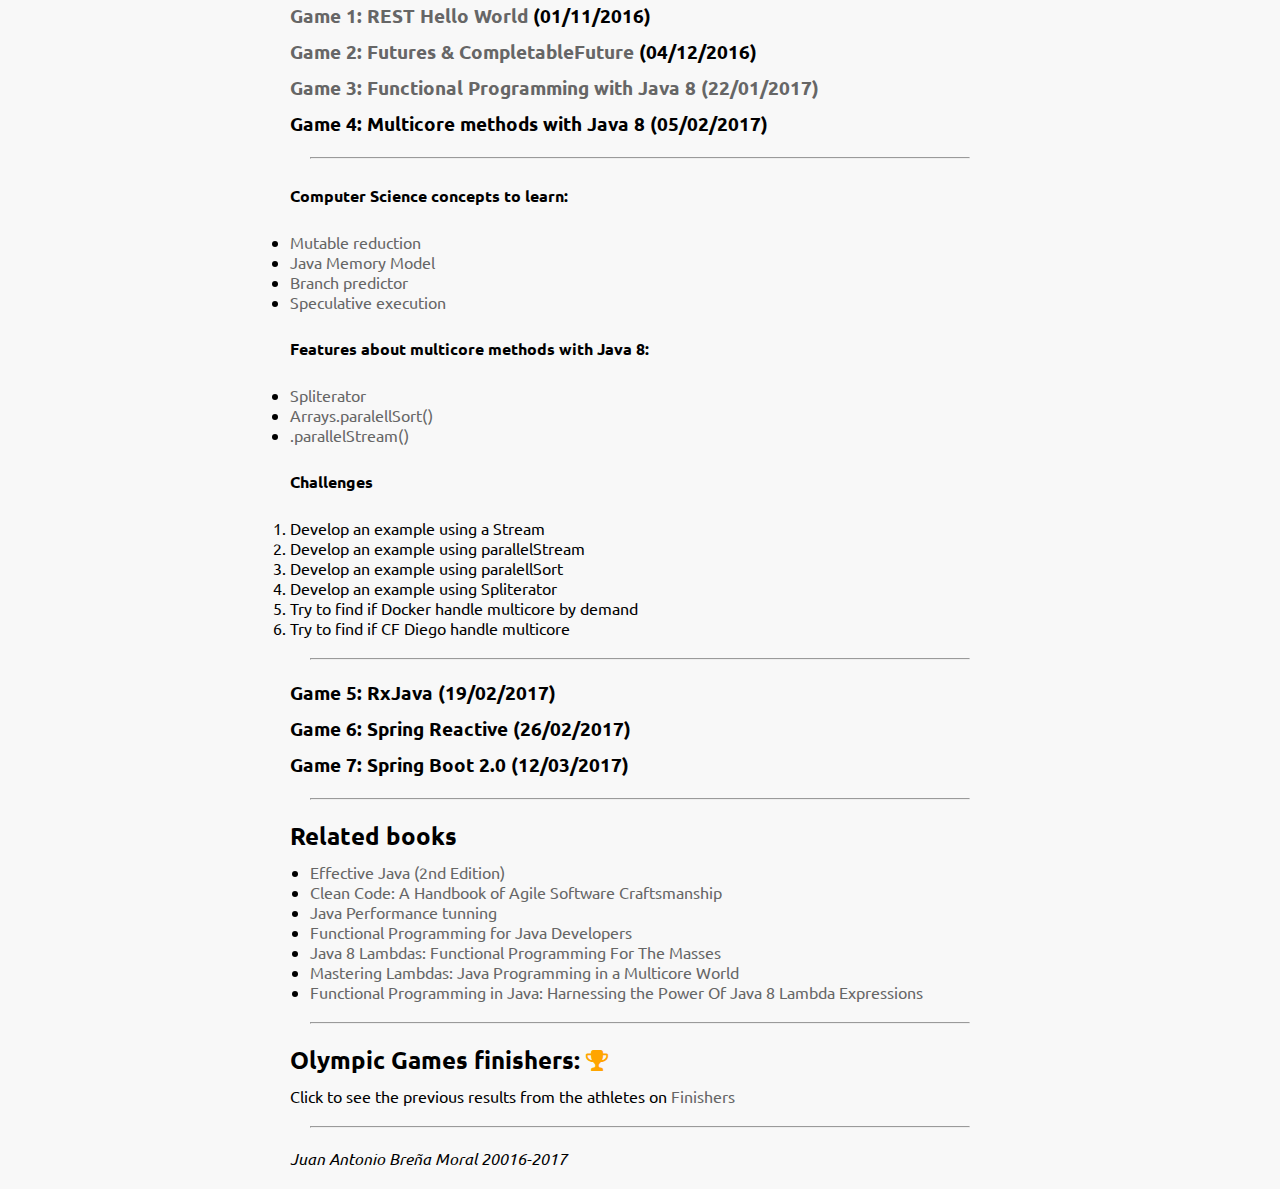
==== commit f4217fd2: "Game 4 is out" ====
--- a/www/index.html
+++ b/www/index.html
@@ -120,7 +120,8 @@
         <h2 class="h2">Table of contents</h2>
         <h3><a href="game1.html" target="_blank">Game 1: REST Hello World</a>&nbsp;(01/11/2016)</h3> 
         <h3><a href="game2.html" target="_blank">Game 2: Futures &amp; CompletableFuture</a>&nbsp;(04/12/2016)</h3>
-        <h3>Game 3: Functional Programming with Java 8&nbsp;(01/12/2016)</h3>
+        <h3><a href="game3.html" target="_blank">Game 3: Functional Programming with Java 8&nbsp;(22/01/2017)</a></h3>
+        <!--
         <hr />
         <p>
             <a href="https://www.jcp.org/aboutJava/communityprocess/final/jsr335/index.html" target="_blank"><img src="./Images/functionalProgramming.jpg" width="50%" /></a>
@@ -157,8 +158,43 @@
             </p>
         </div>
         <hr />
-        <h3>Game 4: Multicore methods with Java 8 (15/01/2017)</h3>  
-        <h3>Game 5: RxJava (29/01/2017)</h3>   
+        -->
+        <h3>Game 4: Multicore methods with Java 8 (05/02/2017)</h3>
+        <hr />
+            <p>
+                <strong>Computer Science concepts to learn:</strong>
+            </p>
+            <ul>
+                <li><a href="http://docs.oracle.com/javase/8/docs/api/java/util/stream/package-summary.html#MutableReduction" target="_blank">Mutable reduction</a></li>
+                <li><a href="https://en.m.wikipedia.org/wiki/Java_memory_model" target="_blank">Java Memory Model</a></li>
+                <li><a href="https://en.m.wikipedia.org/wiki/Branch_predictor" target="_blank">Branch predictor</a></li>
+                <li><a href="https://en.m.wikipedia.org/wiki/Speculative_execution">Speculative execution</a></li>
+            </ul>
+            <br />
+            <p>
+                <strong>Features about multicore methods with Java 8:</strong>
+            </p>
+            <ul>
+                <li><a href="https://docs.oracle.com/javase/8/docs/api/java/util/Spliterator.html" target="_blank">Spliterator</a></li>
+                <li><a href="https://docs.oracle.com/javase/8/docs/api/java/util/Arrays.html" target="_blank">Arrays.paralellSort()</a></li>
+                <li><a href="https://docs.oracle.com/javase/tutorial/collections/streams/parallelism.html" target="_blank">.parallelStream()</a></li>
+            </ul>
+            <br />
+            <p>
+                <strong>Challenges</strong>
+            </p>
+            <p>
+                <ol>
+                    <li>Develop an example using a Stream</li>
+                    <li>Develop an example using parallelStream</li>
+                    <li>Develop an example using paralellSort</li>
+                    <li>Develop an example using Spliterator</li>
+                    <li>Try to find if Docker handle multicore by demand</li>
+                    <li>Try to find if CF Diego handle multicore</li>
+                </ol>
+            </p>
+        <hr />
+        <h3>Game 5: RxJava (19/02/2017)</h3>   
         <!--
         <div class="ul">
             <ul>
@@ -168,7 +204,7 @@
                 <li>Extra of the week: <a href="https://github.com/ojacquemart/spring-boot-rxjava">RX Java</a></li>
             </ul>
         </div>-->
-        <h3>Game 6: Spring Reactive (19/02/2017)</h3>
+        <h3>Game 6: Spring Reactive (26/02/2017)</h3>
         <!--
         <div class="ul">
             <ul>
@@ -179,7 +215,7 @@
             </ul>
         </div> 
         --> 
-        <h3>Game 7: Spring Boot 2.0 (26/02/2017)</h3>
+        <h3>Game 7: Spring Boot 2.0 (12/03/2017)</h3>
         <!--
         <div class="ul">
             <ul>
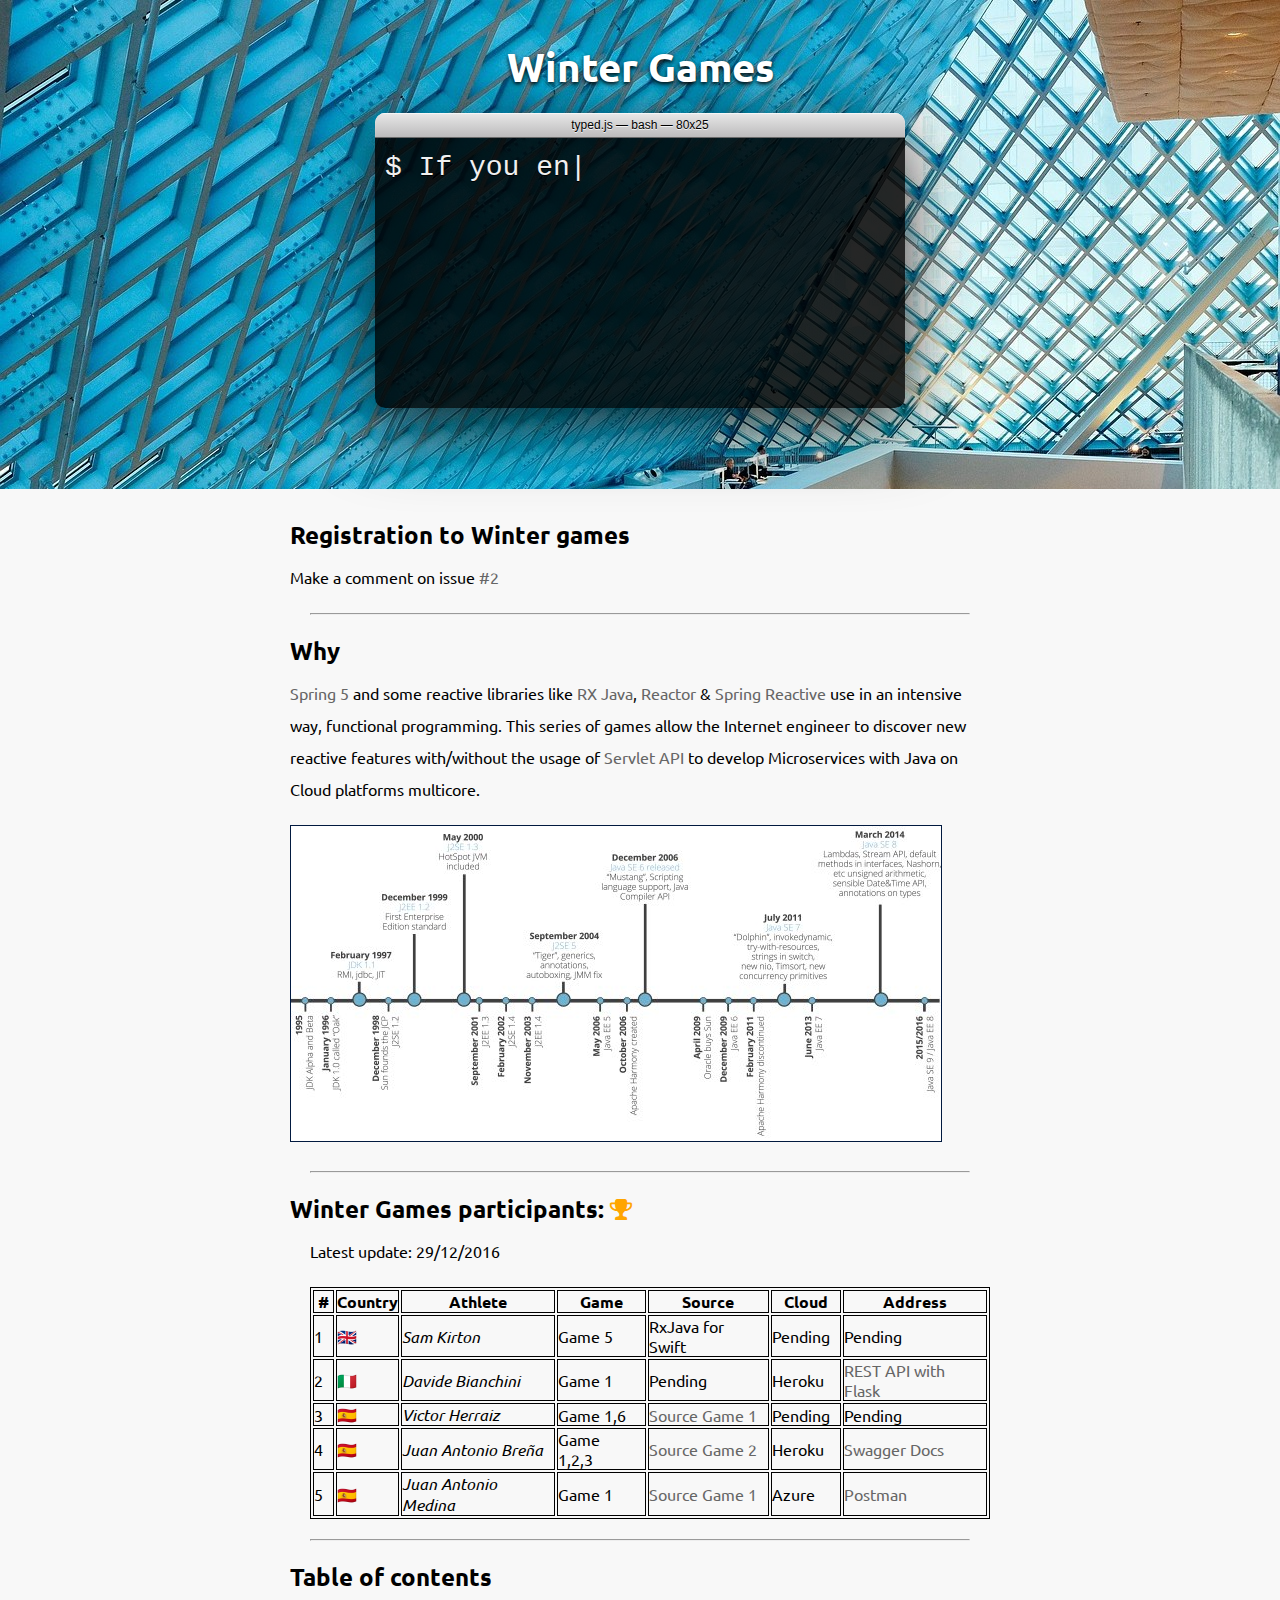
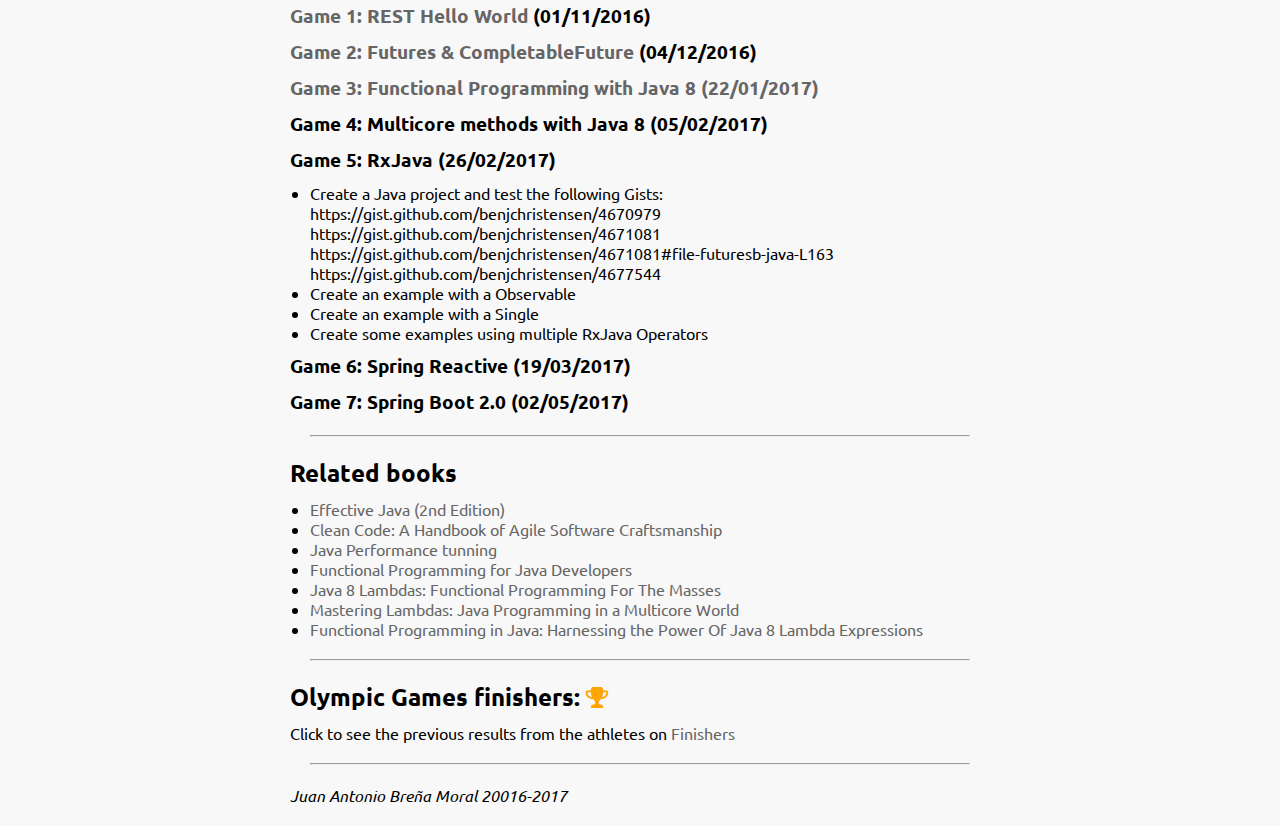
==== commit e88a134e: "Adding Challenges for Game 5" ====
--- a/www/index.html
+++ b/www/index.html
@@ -160,6 +160,7 @@
         <hr />
         -->
         <h3>Game 4: Multicore methods with Java 8 (05/02/2017)</h3>
+        <!-- 
         <hr />
             <p>
                 <strong>Computer Science concepts to learn:</strong>
@@ -194,17 +195,21 @@
                 </ol>
             </p>
         <hr />
-        <h3>Game 5: RxJava (19/02/2017)</h3>   
-        <!--
-        <div class="ul">
-            <ul>
-                <li>Create a second version of the method parallel in this case using RX Java.
-                <li>Add Hyxtrix support and simulate the failure of a Service. How to manage the failure. Play with different configuration</li>
-                <li>Create a Service to manage the access to your favourite <a href="https://en.wikipedia.org/wiki/List_of_in-memory_databases" target="_blank">Database in Memory</a></li>
-                <li>Extra of the week: <a href="https://github.com/ojacquemart/spring-boot-rxjava">RX Java</a></li>
-            </ul>
-        </div>-->
-        <h3>Game 6: Spring Reactive (26/02/2017)</h3>
+        -->
+        <h3>Game 5: RxJava (26/02/2017)</h3>
+        <div class="ul">
+            <ul>
+                <li>Create a Java project and test the following Gists: 
+https://gist.github.com/benjchristensen/4670979 
+https://gist.github.com/benjchristensen/4671081 
+https://gist.github.com/benjchristensen/4671081#file-futuresb-java-L163 
+https://gist.github.com/benjchristensen/4677544 </li>
+                <li>Create an example with a Observable</li>
+                <li>Create an example with a Single</li>
+                <li>Create some examples using multiple RxJava Operators</li>
+            </ul>
+        </div>
+        <h3>Game 6: Spring Reactive (19/03/2017)</h3>
         <!--
         <div class="ul">
             <ul>
@@ -215,7 +220,7 @@
             </ul>
         </div> 
         --> 
-        <h3>Game 7: Spring Boot 2.0 (12/03/2017)</h3>
+        <h3>Game 7: Spring Boot 2.0 (02/05/2017)</h3>
         <!--
         <div class="ul">
             <ul>
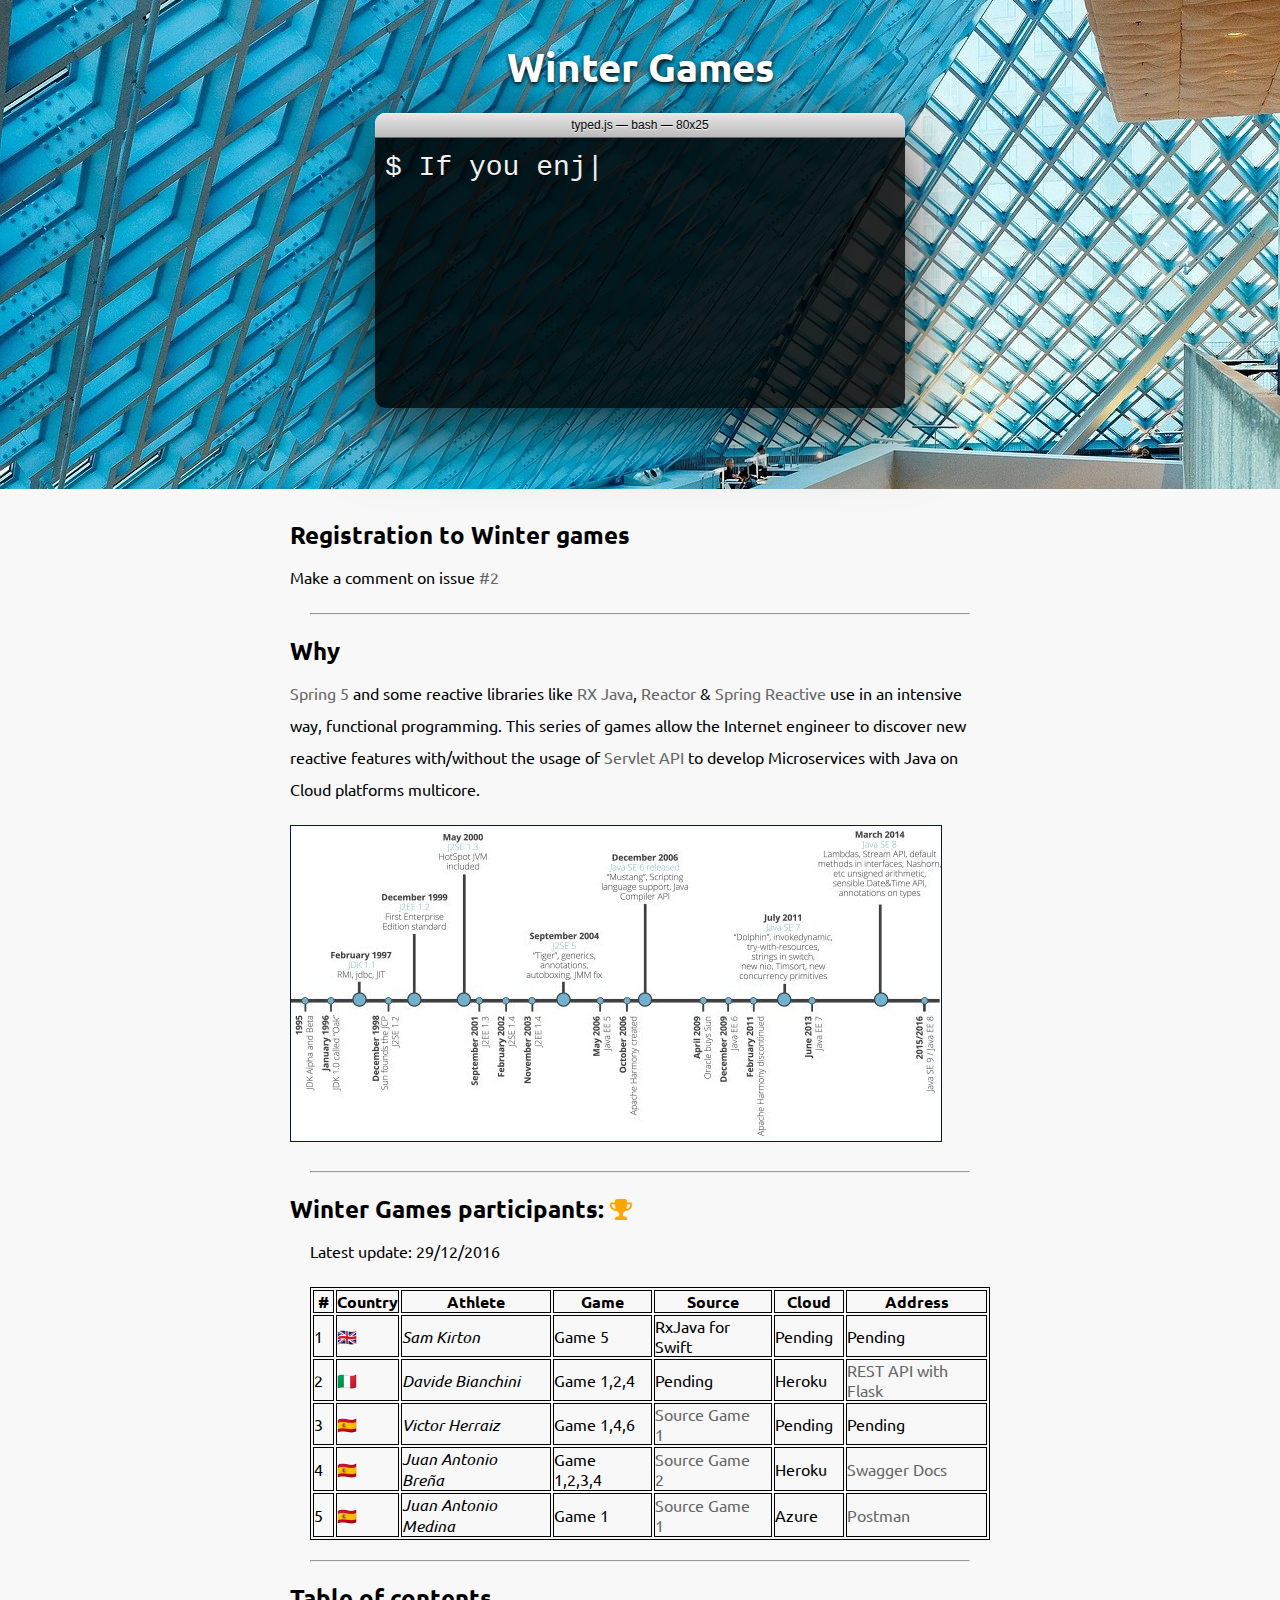
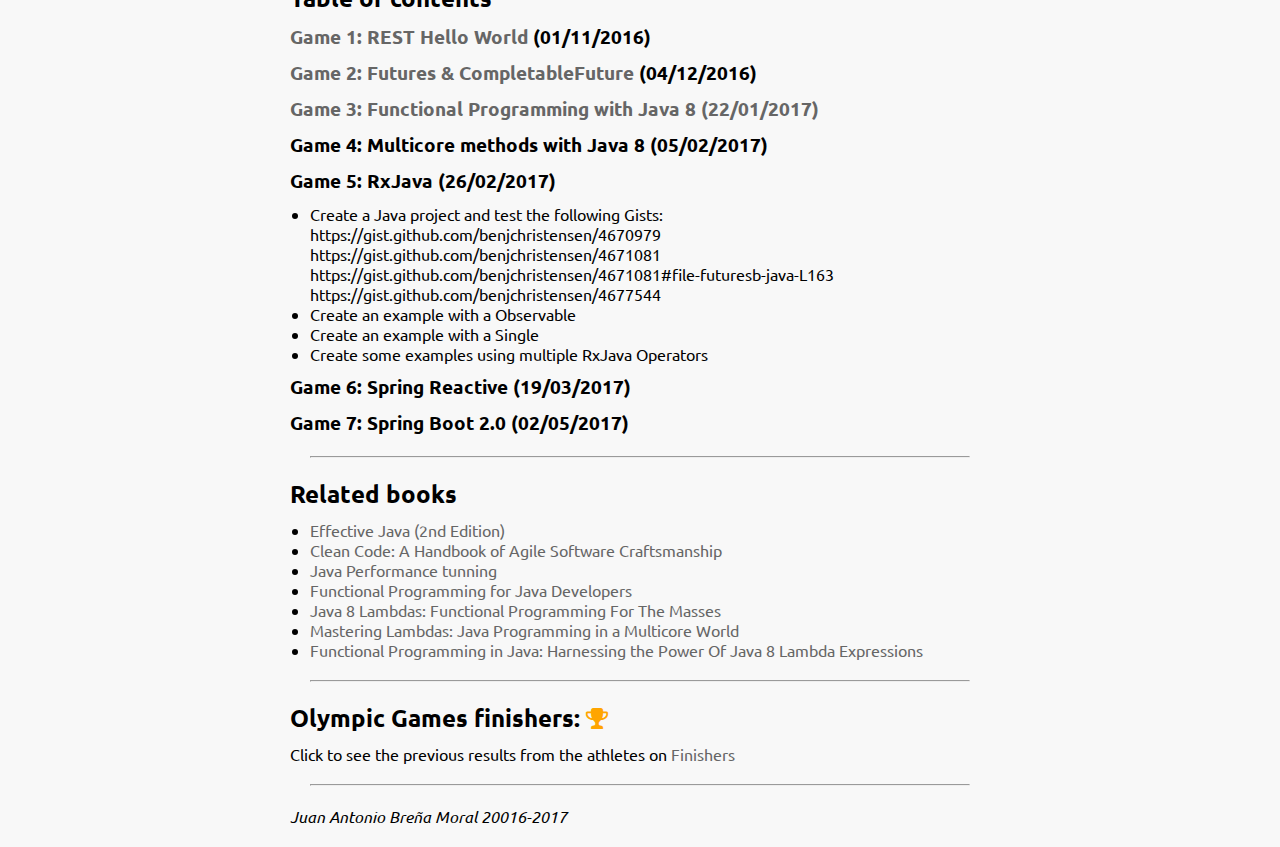
==== commit ed1791c9: "Update ranking" ====
--- a/www/index.html
+++ b/www/index.html
@@ -80,7 +80,7 @@
                         <td>2</td>
                         <td>🇮🇹</td>
                         <td><i>Davide Bianchini</i></td>
-                        <td>Game 1</td>
+                        <td>Game 1,2,4</td>
                         <td>Pending</td>
                         <td>Heroku</td>
                         <td><a href="https://runge.herokuapp.com/" target="_blank">REST API with Flask</a></td>
@@ -89,7 +89,7 @@
                         <td>3</td>
                         <td>🇪🇸</td>
                         <td><i>Victor Herraiz</i></td>
-                        <td>Game 1,6</td>
+                        <td>Game 1,4,6</td>
                         <td><a href="https://github.com/victorherraiz/cached-greeter" target="_blank">Source Game 1</a></td>
                         <td>Pending</td>
                         <td>Pending</td>
@@ -98,7 +98,7 @@
                         <td>4</td>
                         <td>🇪🇸</td>
                         <td><i>Juan Antonio Bre&ntilde;a</i></td>
-                        <td>Game 1,2,3</td>
+                        <td>Game 1,2,3,4</td>
                         <td><a href="https://github.com/jabrena/winter-games-game1" target="_blank">Source Game 2</a></td>
                         <td>Heroku</td>
                         <td><a href="https://winter-games-game1.herokuapp.com/" target="_blank">Swagger Docs</a></td>
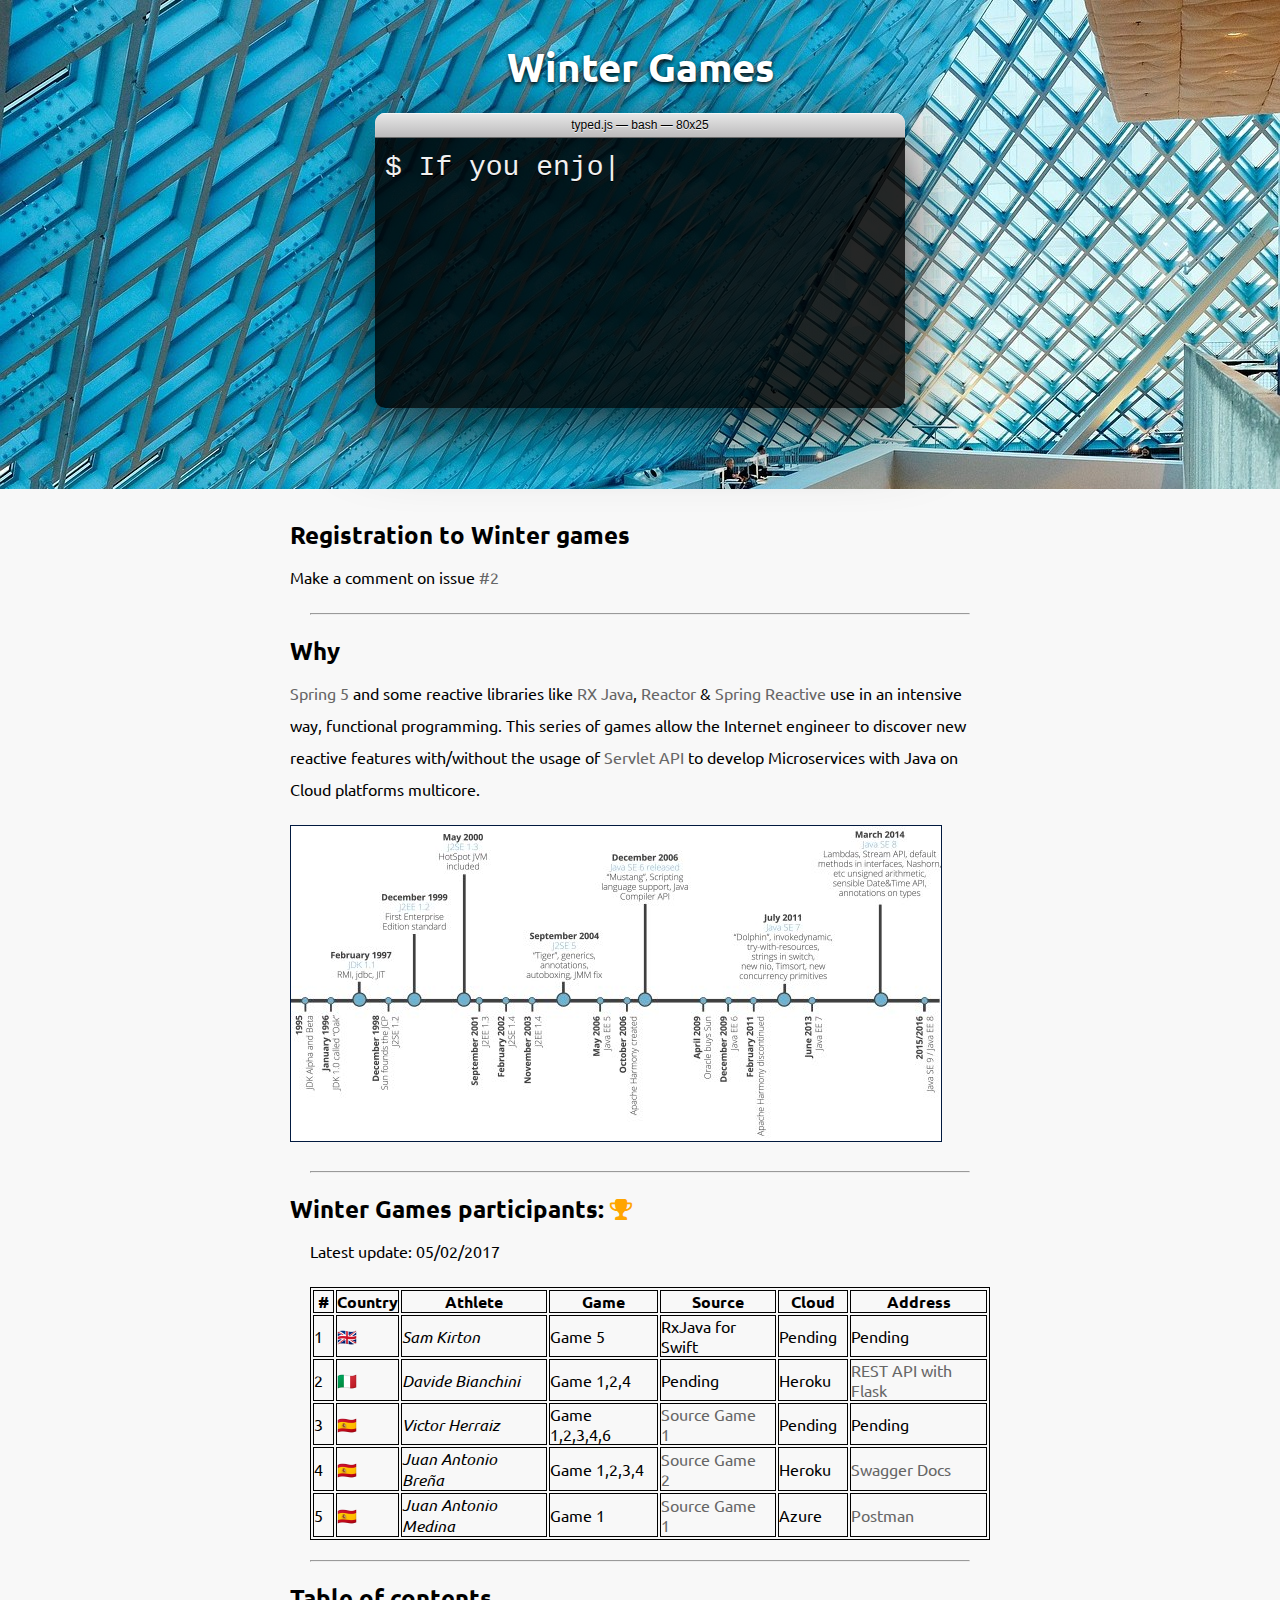
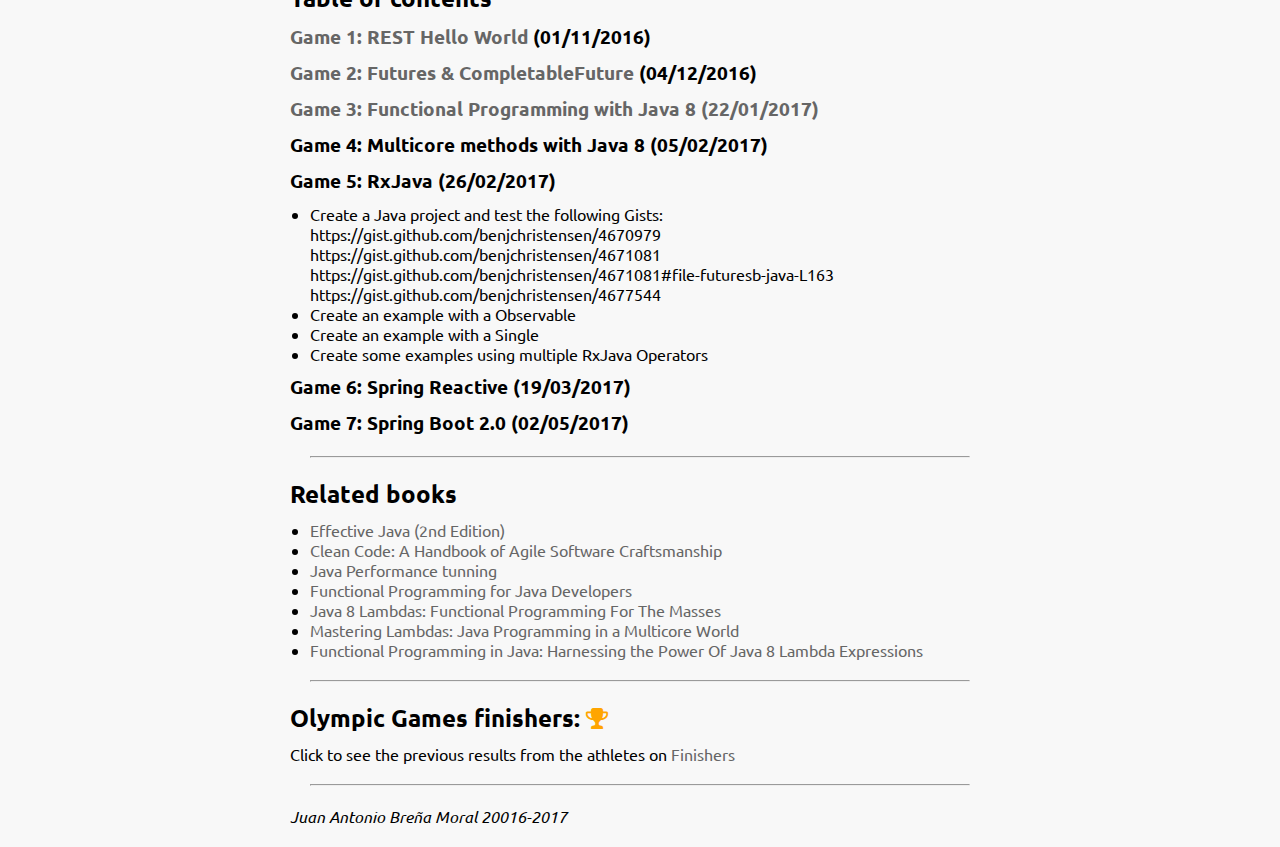
==== commit fd53b930: "Minor changes" ====
--- a/www/index.html
+++ b/www/index.html
@@ -52,7 +52,7 @@
         <h2>Winter Games participants: <i class="fa fa-trophy" aria-hidden="true" style="color:orange;"></i></h2>
         <div class="ul">
             <p>
-            Latest update: 29/12/2016
+            Latest update: 05/02/2017
             </p>
             <table>
                 <thead>
@@ -89,7 +89,7 @@
                         <td>3</td>
                         <td>🇪🇸</td>
                         <td><i>Victor Herraiz</i></td>
-                        <td>Game 1,4,6</td>
+                        <td>Game 1,2,3,4,6</td>
                         <td><a href="https://github.com/victorherraiz/cached-greeter" target="_blank">Source Game 1</a></td>
                         <td>Pending</td>
                         <td>Pending</td>
